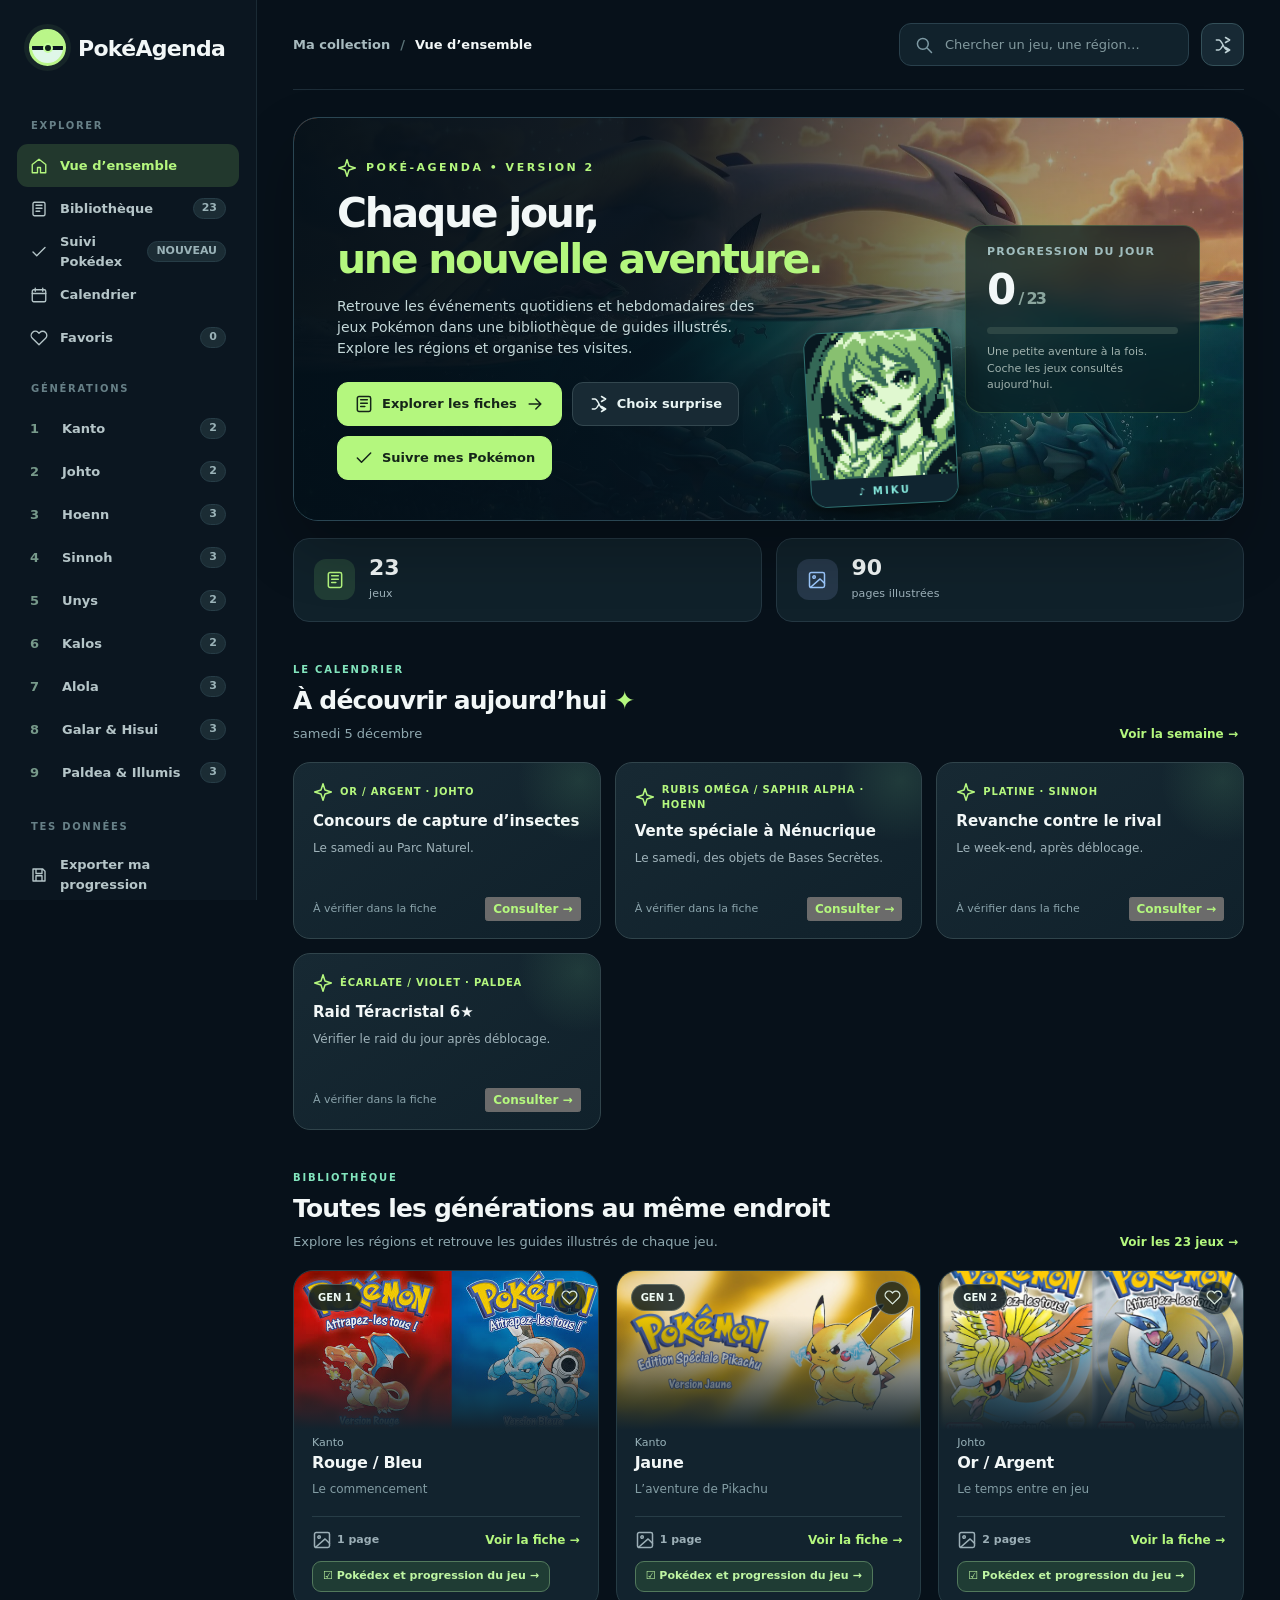
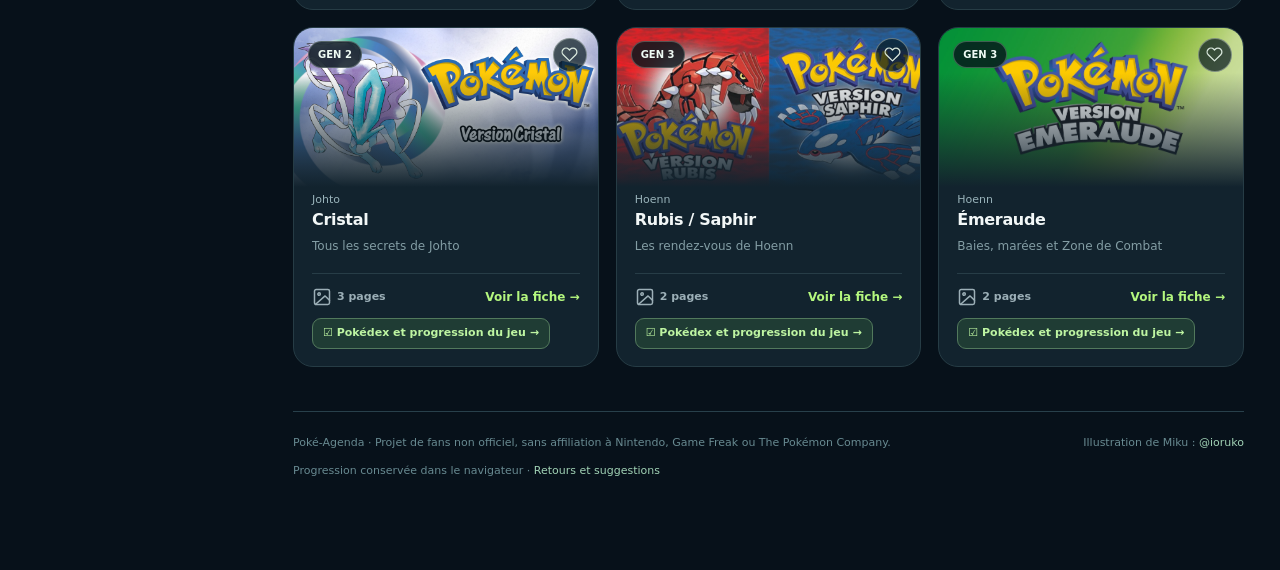
==== index.html @ 6e432a9e "Restauration: index.html depuis la dernière version stable 6d1b2d5" ====
<!doctype html>
<html lang="fr">
<head>
<meta charset="utf-8">
<meta name="viewport" content="width=device-width, initial-scale=1">
<meta name="theme-color" content="#08131b">
<link rel="icon" href="assets/favicon.svg" type="image/svg+xml">
<meta name="description" content="Poké-Agenda : guide illustré des événements quotidiens, hebdomadaires et activités des jeux Pokémon.">
<title>Poké-Agenda</title>
<link rel="stylesheet" href="assets/calendar/calendar.css?v=4.1.0">
</head>
<body>
<!-- Inline symbols ensure the site works without an internet connection. -->
<svg aria-hidden="true" xmlns="http://www.w3.org/2000/svg" style="display:none">
 <symbol id="i-home" viewBox="0 0 24 24"><path d="m3 10 9-7 9 7v11h-7v-7h-4v7H3z"/></symbol>
 <symbol id="i-book" viewBox="0 0 24 24"><rect x="4" y="3" width="16" height="18" rx="2"/><path d="M8 7h8M8 11h8M8 15h5"/></symbol>
 <symbol id="i-cal" viewBox="0 0 24 24"><rect x="3" y="5" width="18" height="16" rx="2"/><path d="M7 3v4M17 3v4M3 10h18"/></symbol>
 <symbol id="i-heart" viewBox="0 0 24 24"><path d="M20.8 4.6a5.5 5.5 0 0 0-7.8 0l-1 1-1-1a5.5 5.5 0 1 0-7.8 7.8L12 21l8.8-8.6a5.5 5.5 0 0 0 0-7.8Z"/></symbol>
 <symbol id="i-search" viewBox="0 0 24 24"><circle cx="10.6" cy="10.6" r="6.5"/><path d="m16 16 5 5"/></symbol>
 <symbol id="i-image" viewBox="0 0 24 24"><rect x="3" y="3" width="18" height="18" rx="2"/><circle cx="8.5" cy="8.5" r="1.5"/><path d="m21 16-5.3-5.3L4 21"/></symbol>
 <symbol id="i-check" viewBox="0 0 24 24"><path d="m4 12 5 5L20 6"/></symbol>
 <symbol id="i-arrow" viewBox="0 0 24 24"><path d="M5 12h14m-6-6 6 6-6 6"/></symbol>
 <symbol id="i-spark" viewBox="0 0 24 24"><path d="m12 2 2.4 7.6L22 12l-7.6 2.4L12 22l-2.4-7.6L2 12l7.6-2.4z"/></symbol>
 <symbol id="i-menu" viewBox="0 0 24 24"><path d="M4 6h16M4 12h16M4 18h16"/></symbol>
 <symbol id="i-x" viewBox="0 0 24 24"><path d="M5 5 19 19M19 5 5 19"/></symbol>
 <symbol id="i-down" viewBox="0 0 24 24"><path d="M12 3v13m-5-5 5 5 5-5M4 20h16"/></symbol>
 <symbol id="i-random" viewBox="0 0 24 24"><path d="M4 6h3c4 0 6 12 10 12h3m-5-3 5 3-5 3M4 18h3c2 0 4-4 5-6m3-3 5-3-5-3"/></symbol>
 <symbol id="i-zoom" viewBox="0 0 24 24"><rect x="4" y="4" width="16" height="16" rx="2"/><path d="M8 8h8m-4-4v8"/></symbol>
 <symbol id="i-save" viewBox="0 0 24 24"><path d="M4 4h13l3 3v13H4zM8 4v6h8V4M8 20v-7h8v7"/></symbol>
 <symbol id="i-clock" viewBox="0 0 24 24"><circle cx="12" cy="12" r="9"/><path d="M12 7v5l4 2"/></symbol>
 <symbol id="i-star" viewBox="0 0 24 24"><path d="m12 2 3.1 6.4 7 1-5 5 1.2 7-6.3-3.3-6.3 3.3 1.2-7-5-5 7-1z"/></symbol>
</svg>
<div class="menu-backdrop" id="menuBackdrop"></div>
<div id="app">
 <aside class="sidebar" id="sidebar">
  <div class="brand"><span class="ball"></span><div>PokéAgenda<div class="brand-sub"></div></div></div>
  <div class="nav-heading">Explorer</div>
  <button class="nav active" data-view="dashboard"><span class="icon"><svg><use href="#i-home"/></svg></span>Vue d’ensemble</button>
  <button class="nav" data-view="library"><span class="icon"><svg><use href="#i-book"/></svg></span>Bibliothèque <span class="nav-badge">23</span></button><a class="nav" href="suivi.html"><span class="icon"><svg><use href="#i-check"/></svg></span>Suivi Pokédex <span class="nav-badge">NOUVEAU</span></a>
  <button class="nav" data-view="calendar"><span class="icon"><svg><use href="#i-cal"/></svg></span>Calendrier</button>
  <button class="nav" data-view="favorites"><span class="icon"><svg><use href="#i-heart"/></svg></span>Favoris <span class="nav-badge" id="favCount">0</span></button>
  <div class="nav-heading">Générations</div>
  <div id="genNav"></div>
  <div class="side-bottom"><div class="site-status"><span class="dot"></span> Accessible en ligne</div><div class="side-small">Coches, favoris et notes restent privés dans ce navigateur. Pense à exporter ta progression.</div></div>
 </aside>
 <main class="main"><div class="inner">
  <header class="topbar">
   <button aria-label="Ouvrir le menu" class="icon-btn mobile-menu" id="openMenu"><span class="icon"><svg><use href="#i-menu"/></svg></span></button>
   <div class="breadcrumb"><span>Ma collection</span><span class="crumb-sep">/</span><span class="crumb-strong" id="breadcrumb">Vue d’ensemble</span></div>
   <div class="top-actions"><label class="search"><span class="icon"><svg><use href="#i-search"/></svg></span><input id="globalSearch" type="search" placeholder="Chercher un jeu, une région…" aria-label="Rechercher un jeu"></label><button class="icon-btn" aria-label="Une fiche au hasard" title="Une fiche au hasard" data-action="random"><span class="icon"><svg><use href="#i-random"/></svg></span></button></div>
  </header>
  <div id="pageContent"></div>
  <footer class="page-footer"><span>Poké-Agenda · Projet de fans non officiel, sans affiliation à Nintendo, Game Freak ou The Pokémon Company.</span><span>Illustration de Miku : <a href="https://x.com/ioruko" target="_blank" rel="noopener noreferrer">@ioruko</a></span><span>Progression conservée dans le navigateur · <a href="https://github.com/NeiloF16/poke-agenda/issues" target="_blank" rel="noopener noreferrer">Retours et suggestions</a></span></footer>
 </div></main>
</div>
<dialog id="reader" aria-label="Lecteur d’affiches"><div class="reader-wrap">
 <div class="reader-head"><div><p id="readerKicker"></p><h2 id="readerTitle"></h2></div><div class="reader-actions"><button class="small-btn" data-action="zoom"><span class="icon" style="width:15px;height:15px"><svg><use href="#i-zoom"/></svg></span> Agrandir</button><a class="small-btn" id="readerDownload" download><span class="icon" style="width:15px;height:15px"><svg><use href="#i-down"/></svg></span> PNG</a><button class="icon-btn" aria-label="Fermer" data-action="close-reader"><span class="icon"><svg><use href="#i-x"/></svg></span></button></div></div>
 <div class="reader-body"><div class="poster-stage"><button class="prevnext left" aria-label="Page précédente" data-action="prev">‹</button><img class="poster-img" id="posterImg" alt="Affiche du Poké-Agenda"><button class="prevnext right" aria-label="Page suivante" data-action="next">›</button></div><aside class="reader-panel"><div class="panel-tag" id="panelTag"></div><p class="panel-description" id="panelDesc"></p><h3 id="pageHeading">Pages de cette fiche</h3><div class="page-list" id="pageList"></div><div class="panel-controls"><button class="small-btn" id="readerChecked" data-action="mark"><span class="icon" style="width:15px;height:15px"><svg><use href="#i-check"/></svg></span> Fait aujourd’hui</button><button class="small-btn" id="readerFavorite" data-action="favorite-reader"><span class="icon" style="width:15px;height:15px"><svg><use href="#i-heart"/></svg></span> Favori</button></div><label class="note-label" for="gameNotes">Mes notes personnelles</label><textarea class="notes" id="gameNotes" placeholder="Ex. : Lokhlass récupéré, revenir vendredi…"></textarea><div class="notes-foot">Notes sauvegardées automatiquement sur ce navigateur.</div></aside></div>
 <div class="modal-footer"><span>← → pour changer de page · Échap pour fermer</span><span id="readerPageCounter"></span></div>
</div></dialog>
<dialog id="zoomDialog" aria-label="Affiche en grand"><button class="icon-btn zoom-close" data-action="close-zoom" aria-label="Fermer le zoom"><span class="icon"><svg><use href="#i-x"/></svg></span></button><div id="zoomTitle"></div><img id="zoomImg" alt="Affiche agrandie"></dialog>
<input type="file" id="importInput" accept="application/json,.json" hidden>
<script src="assets/calendar/games.js?v=4.1.0"></script>
<script src="assets/calendar/app.js?v=4.1.0"></script>
</body>
</html>
---- assets/calendar/calendar.css ----
:root{--bg:#07111a;--bg2:#0b1721;--sidebar:#0b1620;--panel:#12212c;--panel2:#172934;--panel3:#1d3039;--line:#273b45;--ink:#f2f7f7;--muted:#9bafb6;--acid:#b4f77e;--mint:#82e5bd;--aqua:#75cfe5;--gold:#f8ca72;--shadow:0 28px 60px rgba(0,0,0,.24);color-scheme:dark}
*,*::before,*::after{box-sizing:border-box}
html{scroll-behavior:smooth}body{margin:0;font-family:Inter,"Segoe UI",system-ui,-apple-system,Arial,sans-serif;background:var(--bg);color:var(--ink);line-height:1.5}
button,input,textarea{font:inherit}button{cursor:pointer}a{color:inherit}button:focus-visible,input:focus-visible,textarea:focus-visible,a:focus-visible{outline:2px solid var(--acid);outline-offset:4px}
::selection{background:var(--acid);color:var(--bg)}
.icon{width:20px;height:20px;display:inline-flex;align-items:center;justify-content:center;flex:none;vertical-align:middle}
.icon svg{width:100%;height:100%;stroke:currentColor;fill:none;stroke-width:1.8;stroke-linecap:round;stroke-linejoin:round}
#app{display:flex;min-height:100vh}
.sidebar{position:sticky;top:0;height:100vh;width:257px;flex:none;background:var(--sidebar);border-right:1px solid #1a2a34;padding:29px 17px 18px;display:flex;flex-direction:column;z-index:15;overflow:auto;scrollbar-width:thin;scrollbar-color:#2a3a41 transparent}
.brand{display:flex;align-items:center;gap:12px;padding:0 12px 30px;font-weight:860;font-size:22px;letter-spacing:-.7px}.brand-sub{font-size:10px;color:var(--mint);letter-spacing:1.8px;text-transform:uppercase;font-weight:850;margin-top:-2px}
.ball{width:37px;height:37px;display:inline-block;border-radius:50%;border:3px solid #baf689;background:linear-gradient(180deg,#baf689 0 44%,#0b1620 44% 58%,#dff7e8 58%);position:relative;box-shadow:0 0 0 5px #bbff9b10}
.ball:after{content:"";position:absolute;left:11px;top:11px;width:10px;height:10px;background:#10211c;border:2px solid #c4ff9c;border-radius:50%}
.nav-heading{font-size:10px;font-weight:860;text-transform:uppercase;color:#678087;letter-spacing:1.7px;margin:22px 14px 11px}
.nav{border:0;background:transparent;color:#b5c5c8;width:100%;text-align:left;display:flex;align-items:center;gap:12px;min-height:43px;padding:10px 13px;border-radius:11px;font-weight:660;font-size:13px;transition:.17s}
.nav .icon{width:18px;height:18px}.nav:hover{background:#172832;color:#f2faf9}.nav.active{background:#22382d;color:var(--acid)}.nav-badge{margin-left:auto;font-size:11px;font-weight:750;background:#1b2c34;border:1px solid #273d47;padding:1px 8px;border-radius:20px;color:#9bb3b8}
.side-bottom{margin-top:auto;padding:22px 10px 4px}.site-status{display:flex;align-items:center;gap:9px;font-size:12px;color:#9cc4a6}.dot{background:var(--acid);box-shadow:0 0 10px #8bf19670;width:7px;height:7px;border-radius:50%}.side-small{color:#637e84;font-size:11px;margin-top:11px;line-height:1.65}
.main{width:calc(100% - 257px);min-width:0;padding:0 36px 80px}.inner{max-width:1450px;margin:auto}
.topbar{height:90px;display:flex;align-items:center;gap:18px;justify-content:space-between;border-bottom:1px solid #1d2d38;margin-bottom:27px}.breadcrumb{font-size:13px;font-weight:690;color:#a8bbbf}.crumb-sep{color:#5a7277;padding:0 10px}.crumb-strong{color:var(--ink)}
.top-actions{display:flex;align-items:center;gap:12px}.search{position:relative;display:flex;align-items:center;gap:9px;background:#11222c;border:1px solid #29404c;border-radius:12px;padding:0 14px;color:#7e9aa4;height:43px;min-width:290px}.search input{background:transparent;border:0;outline:none;color:#eaf6f4;width:100%;font-size:13px}.search input::placeholder{color:#82999e}
.ghost-btn,.solid-btn,.small-btn{display:inline-flex;align-items:center;justify-content:center;gap:8px;border-radius:11px;border:1px solid #33474f;background:#182a34;color:#e9f5f4;padding:11px 16px;font-weight:720;font-size:13px;transition:.17s;text-decoration:none}.ghost-btn:hover,.small-btn:hover{background:#223c47;border-color:#57746d}.solid-btn{background:var(--acid);color:#152519;border-color:var(--acid)}.solid-btn:hover{background:#d1ffa9}.small-btn{padding:8px 11px;font-size:12px}.icon-btn{display:inline-flex;align-items:center;justify-content:center;border-radius:12px;border:1px solid #345059;background:#172934;color:#bed1d5;width:43px;height:43px}.icon-btn:hover{background:#24404c;color:var(--acid)}.mobile-menu{display:none}
.hero{position:relative;border:1px solid #2a4653;border-radius:25px;min-height:306px;background:#12322c url('../covers/hero.webp') center 52%/cover;overflow:hidden;box-shadow:var(--shadow);display:flex;align-items:center;justify-content:space-between;padding:40px 43px;gap:40px}
.hero:before{content:"";position:absolute;inset:0;background:linear-gradient(90deg,rgba(3,16,25,.97) 1%,rgba(4,17,27,.92) 37%,rgba(5,20,23,.42) 75%,rgba(5,17,20,.20) 100%),linear-gradient(0deg,#08192366,transparent 70%)}.hero>*{position:relative;z-index:1}
.eyebrow{color:var(--acid);font-size:11px;text-transform:uppercase;font-weight:830;letter-spacing:2.5px;display:flex;gap:9px;align-items:center;margin-bottom:13px}.hero h1{font-weight:870;font-size:clamp(33px,3.2vw,51px);line-height:1.12;letter-spacing:-2.3px;margin:0 0 13px}.hero h1 span{color:var(--acid)}.hero p{font-size:14px;color:#c4d8d9;max-width:450px;margin:0 0 23px}.hero-actions{display:flex;gap:10px;flex-wrap:wrap}
.hero-mini{border:1px solid #abf29235;background:#071b20b8;backdrop-filter:blur(12px);border-radius:17px;padding:18px 21px;width:235px;flex:none}.mini-label{font-size:11px;color:#a0bdbe;text-transform:uppercase;letter-spacing:1.2px;font-weight:760}.mini-number{font-size:42px;line-height:1.1;margin:7px 0;font-weight:810;letter-spacing:-1.7px}.mini-number span{font-size:16px;color:#8ba69e}.meter{height:7px;border-radius:8px;background:#2d4644;overflow:hidden;margin:14px 0 10px}.meter>div{height:100%;border-radius:8px;background:linear-gradient(90deg,var(--mint),var(--acid));transition:width .3s}.mini-foot{font-size:11px;color:#a0b2ae}
.metric-row{display:grid;grid-template-columns:repeat(2,minmax(0,1fr));gap:14px;margin-top:17px}.metric{padding:17px 20px;background:#10212a;border:1px solid #243742;border-radius:16px;display:flex;align-items:center;gap:14px}.metric-symbol{height:41px;width:41px;display:grid;place-items:center;background:#213d35;color:var(--acid);border-radius:12px}.metric:nth-child(2) .metric-symbol{background:#26384a;color:#9dc9ff}.metric:nth-child(3) .metric-symbol{background:#42392e;color:var(--gold)}.metric strong{display:block;font-size:22px;font-weight:810;line-height:1.1}.metric small{color:#9eb2bb;font-size:11px;letter-spacing:.1px}
.section{margin-top:40px}.section-head{display:flex;align-items:flex-end;justify-content:space-between;gap:20px;margin-bottom:18px}.section-kicker{color:var(--mint);letter-spacing:1.8px;font-size:10px;text-transform:uppercase;font-weight:850;margin-bottom:5px}.section h2{margin:0;font-size:25px;font-weight:830;letter-spacing:-.85px}.section-sub{color:#90a9b0;font-size:13px;margin:5px 0 0}.link-button{border:0;background:transparent;color:var(--acid);font-size:12px;font-weight:730}.link-button:hover{text-decoration:underline}
.today-grid{display:grid;grid-template-columns:repeat(3,minmax(0,1fr));gap:14px}.event-card{border:1px solid #30444b;border-radius:17px;background:linear-gradient(145deg,#172933,#10212b);padding:19px 19px 17px;display:flex;flex-direction:column;gap:8px;min-height:177px;transition:.2s;position:relative;overflow:hidden}.event-card:before{content:"";position:absolute;right:-42px;top:-45px;width:125px;height:125px;background:radial-gradient(circle,#8cef9d1c,transparent 70%);pointer-events:none}.event-card:hover{transform:translateY(-2px);border-color:#69a58a}.event-tag{font-size:10px;letter-spacing:.8px;text-transform:uppercase;font-weight:810;color:var(--acid);display:flex;gap:7px;align-items:center}.event-card h3{font-size:15px;margin:1px 0 0;line-height:1.35}.event-card p{color:#9fb3ba;font-size:12px;margin:0;flex:1}.event-foot{display:flex;align-items:center;justify-content:space-between;gap:6px;color:#8aa3ab;font-size:11px}.event-link{color:var(--acid);font-size:12px;font-weight:730;cursor:pointer;text-decoration:none}
.filterbar{display:flex;align-items:center;gap:8px;flex-wrap:wrap;margin-bottom:18px}.chip{border:1px solid #334650;background:#172833;color:#a9bbc0;font-size:12px;padding:8px 13px;border-radius:30px;font-weight:680}.chip:hover{border-color:#658a76;color:#fff}.chip.selected{background:#b7fa80;color:#183024;border-color:#b7fa80}.filter-end{margin-left:auto;color:#8da4aa;font-size:12px}
.games-grid{display:grid;grid-template-columns:repeat(3,minmax(0,1fr));gap:17px}.game-card{position:relative;min-width:0;border-radius:20px;border:1px solid #263c45;background:#12232e;overflow:hidden;transition:transform .2s,border-color .2s,box-shadow .2s}.game-card:hover{transform:translateY(-4px);border-color:#7fae8b;box-shadow:0 19px 36px #0005}.game-cover{height:159px;position:relative;overflow:hidden;cursor:pointer;background:#203136}.game-cover img{width:100%;height:100%;object-fit:cover;display:block;transition:transform .35s}.game-card:hover img{transform:scale(1.045)}.game-cover:after{content:"";position:absolute;inset:10% 0 0;background:linear-gradient(0deg,#12232e 0%,#10222b00 80%);pointer-events:none}
.gen-pill{position:absolute;top:13px;left:14px;background:#06141bcc;border:1px solid #d9ebdd44;border-radius:24px;padding:5px 9px;color:#eefaf4;font-size:10px;font-weight:800;backdrop-filter:blur(6px);z-index:1}.fav{position:absolute;top:10px;right:11px;z-index:2;border-radius:50%;width:34px;height:34px;border:1px solid #f5fff45c;background:#071920b8;color:#dae9de;display:grid;place-items:center;transition:.15s}.fav:hover{color:var(--gold)}.fav.active{color:#facf72;background:#413622dd}.fav .icon{width:17px;height:17px}.fav.active svg{fill:currentColor}
.game-body{padding:4px 18px 17px}.game-region{font-size:11px;color:#99b3ba;margin-top:1px}.game-body h3{font-size:16px;letter-spacing:-.32px;margin:2px 0 5px;font-weight:800;line-height:1.27;min-height:22px;cursor:pointer}.game-sub{font-size:12px;color:#839da4;white-space:nowrap;overflow:hidden;text-overflow:ellipsis}.game-bottom{margin-top:18px;padding-top:13px;border-top:1px solid #273d47;display:flex;align-items:center;justify-content:space-between;gap:9px}.page-count{font-size:11px;color:#9cafb7;font-weight:700;display:flex;align-items:center;gap:5px}.go-card{font-size:12px;color:var(--acid);font-weight:780;border:0;background:transparent;padding:0}.go-card:hover{text-decoration:underline}.go-tracker{display:inline-flex;align-items:center;gap:6px;margin-top:11px;padding:6px 10px;color:#bef5a2;background:#1f3c34;border:1px solid #52795c;border-radius:9px;font-size:11px;font-weight:780;text-decoration:none}.go-tracker:hover{background:#2f5744}.sidebar a.nav{text-decoration:none}.status-chip{font-size:10px;color:#99ceaa;margin-top:8px;display:inline-flex;gap:5px;align-items:center}.status-chip .icon{width:13px;height:13px}
.empty{border:1px dashed #3e5861;border-radius:20px;text-align:center;padding:65px 20px;background:#12222b;color:#a7bdc2}.empty h3{color:var(--ink);margin-bottom:5px}.empty p{font-size:13px}
.week-switch{display:flex;gap:9px;overflow-x:auto;padding:0 0 13px}.week-day{border-radius:14px;border:1px solid #304853;background:#132630;color:#b3c9cc;text-align:left;padding:13px 16px;min-width:120px;display:flex;flex-direction:column;gap:4px}.week-day span{font-size:11px}.week-day strong{font-size:15px}.week-day.active{border-color:var(--acid);color:#163127;background:var(--acid)}.week-day.today:not(.active){border-color:#83b495}.week-content{display:grid;grid-template-columns:repeat(2,minmax(0,1fr));gap:14px;margin-top:12px}.week-content .event-card{min-height:166px}
.page-footer{margin:44px 0 10px;padding-top:23px;border-top:1px solid #28404b;display:flex;align-items:center;justify-content:space-between;gap:12px;flex-wrap:wrap;color:#688a91;font-size:11px}.page-footer a{color:#a1d2b5;text-decoration:none}.page-footer a:hover{text-decoration:underline}
/* Modal */
dialog{padding:0;border:1px solid #47606a;border-radius:21px;background:#0e1b24;color:var(--ink);width:min(1270px,97vw);height:min(900px,95vh);max-height:95vh;box-shadow:0 40px 100px #000b;overflow:hidden}dialog::backdrop{background:rgba(3,9,16,.85);backdrop-filter:blur(7px)}
.reader-wrap{height:100%;display:flex;flex-direction:column}.reader-head{padding:16px 19px 15px;display:flex;align-items:center;justify-content:space-between;gap:12px;border-bottom:1px solid #293d48;min-height:80px}.reader-head p{color:#91a8ac;font-size:11px;margin:0 0 3px;font-weight:750;letter-spacing:1px;text-transform:uppercase}.reader-head h2{font-size:19px;letter-spacing:-.4px;margin:0}.reader-actions{display:flex;align-items:center;gap:7px}.reader-body{display:grid;grid-template-columns:minmax(0,1.2fr) minmax(275px,.67fr);flex:1;min-height:0}.poster-stage{min-height:0;background:radial-gradient(ellipse at 50% 45%,#293f47,#0c1720 70%);display:flex;align-items:center;justify-content:center;position:relative;padding:23px}.poster-img{max-height:100%;max-width:100%;object-fit:contain;box-shadow:0 15px 45px #0009;border-radius:6px;background:white}.prevnext{position:absolute;top:50%;transform:translateY(-50%);width:39px;height:50px;border:1px solid #496268;background:#06151dcc;color:white;border-radius:10px;z-index:1;font-size:25px}.prevnext:hover{background:#355144}.prevnext.left{left:14px}.prevnext.right{right:14px}.reader-panel{border-left:1px solid #2a424b;overflow-y:auto;padding:24px 21px 25px}.panel-tag{font-size:11px;letter-spacing:1.4px;text-transform:uppercase;color:var(--mint);font-weight:850}.panel-description{color:#a6bcc2;font-size:13px;margin:7px 0 18px}.reader-panel h3{font-size:13px;letter-spacing:.3px;margin:15px 0 10px}.page-list{display:flex;flex-direction:column;gap:8px}.page-option{display:flex;align-items:center;gap:10px;width:100%;text-align:left;border:1px solid #2b434d;border-radius:11px;background:#152932;color:#bdcfd3;padding:10px 12px;font-size:12px}.page-option:hover{background:#213941;color:#fff}.page-option.selected{background:#274333;color:#d1ffb0;border-color:#70936d}.page-num{height:27px;min-width:27px;border-radius:8px;background:#233943;display:grid;place-items:center;font-weight:800}.page-option.selected .page-num{background:#51744b;color:#ebffe2}.panel-controls{display:flex;gap:9px;margin:16px 0 21px;flex-wrap:wrap}.check-btn.done{background:#1f513c;color:#c1ffd7;border-color:#4c9b66}.note-label{display:block;color:#c0d8d9;font-size:13px;font-weight:750;margin:18px 0 8px}.notes{resize:vertical;width:100%;min-height:100px;background:#091a24;border:1px solid #35515c;color:#f2fcfc;border-radius:12px;padding:12px;font-size:12px;line-height:1.55}.notes::placeholder{color:#628087}.notes-foot{font-size:11px;color:#72909a;margin-top:7px}.modal-footer{border-top:1px solid #253a45;padding:9px 21px;color:#758d98;font-size:11px;display:flex;justify-content:space-between;gap:8px}
#zoomDialog{background:#071018;border:0;width:96vw;height:96vh;max-width:96vw;max-height:96vh;border-radius:8px;overflow:auto}#zoomDialog .zoom-close{position:fixed;right:calc(2vw + 16px);top:calc(2vh + 14px);z-index:10}#zoomImg{display:block;width:auto;max-width:none;height:auto;margin:20px auto;box-shadow:0 20px 80px #000b}#zoomTitle{text-align:center;color:#a4c3c8;font-size:12px;margin:14px 60px 0}
.menu-backdrop{display:none}
@media(min-width:1600px){.games-grid{grid-template-columns:repeat(4,minmax(0,1fr))}.today-grid{grid-template-columns:repeat(4,minmax(0,1fr))}}
@media(max-width:1150px){.main{padding:0 23px 60px}.games-grid{grid-template-columns:repeat(2,minmax(0,1fr))}.today-grid{grid-template-columns:repeat(2,minmax(0,1fr))}.hero-mini{display:none}}
@media(max-width:800px){.sidebar{position:fixed;left:0;transform:translateX(-105%);transition:transform .2s;box-shadow:0 20px 45px #0009}.sidebar.open{transform:translateX(0)}.menu-backdrop.visible{display:block;position:fixed;inset:0;background:#0009;z-index:14}.main{width:100%;padding:0 19px 50px}.mobile-menu{display:inline-flex}.topbar{height:72px;margin-bottom:17px}.search{min-width:unset;width:min(230px,38vw)}.hero{padding:31px 25px;min-height:287px}.metric-row{gap:8px}.metric{padding:14px 12px}.reader-body{grid-template-columns:1fr 300px}.poster-stage{padding:14px}.page-footer{flex-direction:column;align-items:start}}
@media(max-width:620px){.topbar .breadcrumb{display:none}.top-actions{width:100%;justify-content:flex-end}.top-actions .search{width:100%;min-width:0}.top-actions .icon-btn:last-child{display:none}.hero{min-height:330px;align-items:end;background-position:60% center}.hero h1{font-size:34px;letter-spacing:-1.6px}.hero p{font-size:12px}.hero-actions .ghost-btn{display:none}.metric-row{grid-template-columns:repeat(2,minmax(0,1fr))}.metric{display:block;text-align:center;padding:12px 6px}.metric-symbol{margin:0 auto 8px;width:32px;height:32px}.metric strong{font-size:18px}.metric small{font-size:10px}.today-grid,.games-grid,.week-content{grid-template-columns:1fr}.game-cover{height:200px}.section{margin-top:28px}.section h2{font-size:22px}.filterbar{flex-wrap:nowrap;overflow:auto;padding-bottom:9px}.chip{white-space:nowrap}.filter-end{display:none}.reader-head{padding:12px 13px;min-height:68px}.reader-head h2{font-size:15px}.reader-head .reader-actions .small-btn:first-child{display:none}.reader-body{display:flex;flex-direction:column;overflow:auto}.poster-stage{height:410px;min-height:410px}.poster-img{max-height:385px}.reader-panel{border-left:0;border-top:1px solid #293e47;overflow:visible}.reader-panel h3{margin-top:8px}.modal-footer{display:none}dialog{height:95vh;width:99vw;max-height:95vh}.prevnext{height:44px;width:34px}.page-list{display:grid;grid-template-columns:1fr 1fr}.page-option{font-size:11px}.reader-head p{font-size:9px}}
@media(prefers-reduced-motion:reduce){*,*::before,*::after{scroll-behavior:auto!important;transition:none!important}}
.hero-miku{position:absolute;z-index:2;right:288px;bottom:15px;width:148px;border:1px solid #62e8d66b;border-radius:17px;background:#091a26;box-shadow:0 12px 30px #0009;overflow:hidden;pointer-events:none;transform:rotate(-3deg);opacity:0;visibility:hidden;transition:opacity .3s ease}.hero-miku.ready{opacity:1;visibility:visible}.hero-miku img{display:block;width:100%;height:146px;object-fit:cover}.hero-miku span{display:block;background:#102530;color:#86eadd;text-align:center;padding:6px 0;font-weight:850;font-size:10px;letter-spacing:2.2px}@media(max-width:1150px){.hero-miku{right:16px;bottom:14px;width:120px}.hero-miku img{height:120px}}@media(max-width:620px){.hero-miku{top:11px;right:11px;bottom:auto;width:74px;opacity:.84}.hero-miku img{height:74px}.hero-miku span{font-size:7px;letter-spacing:1px;padding:3px 0}}
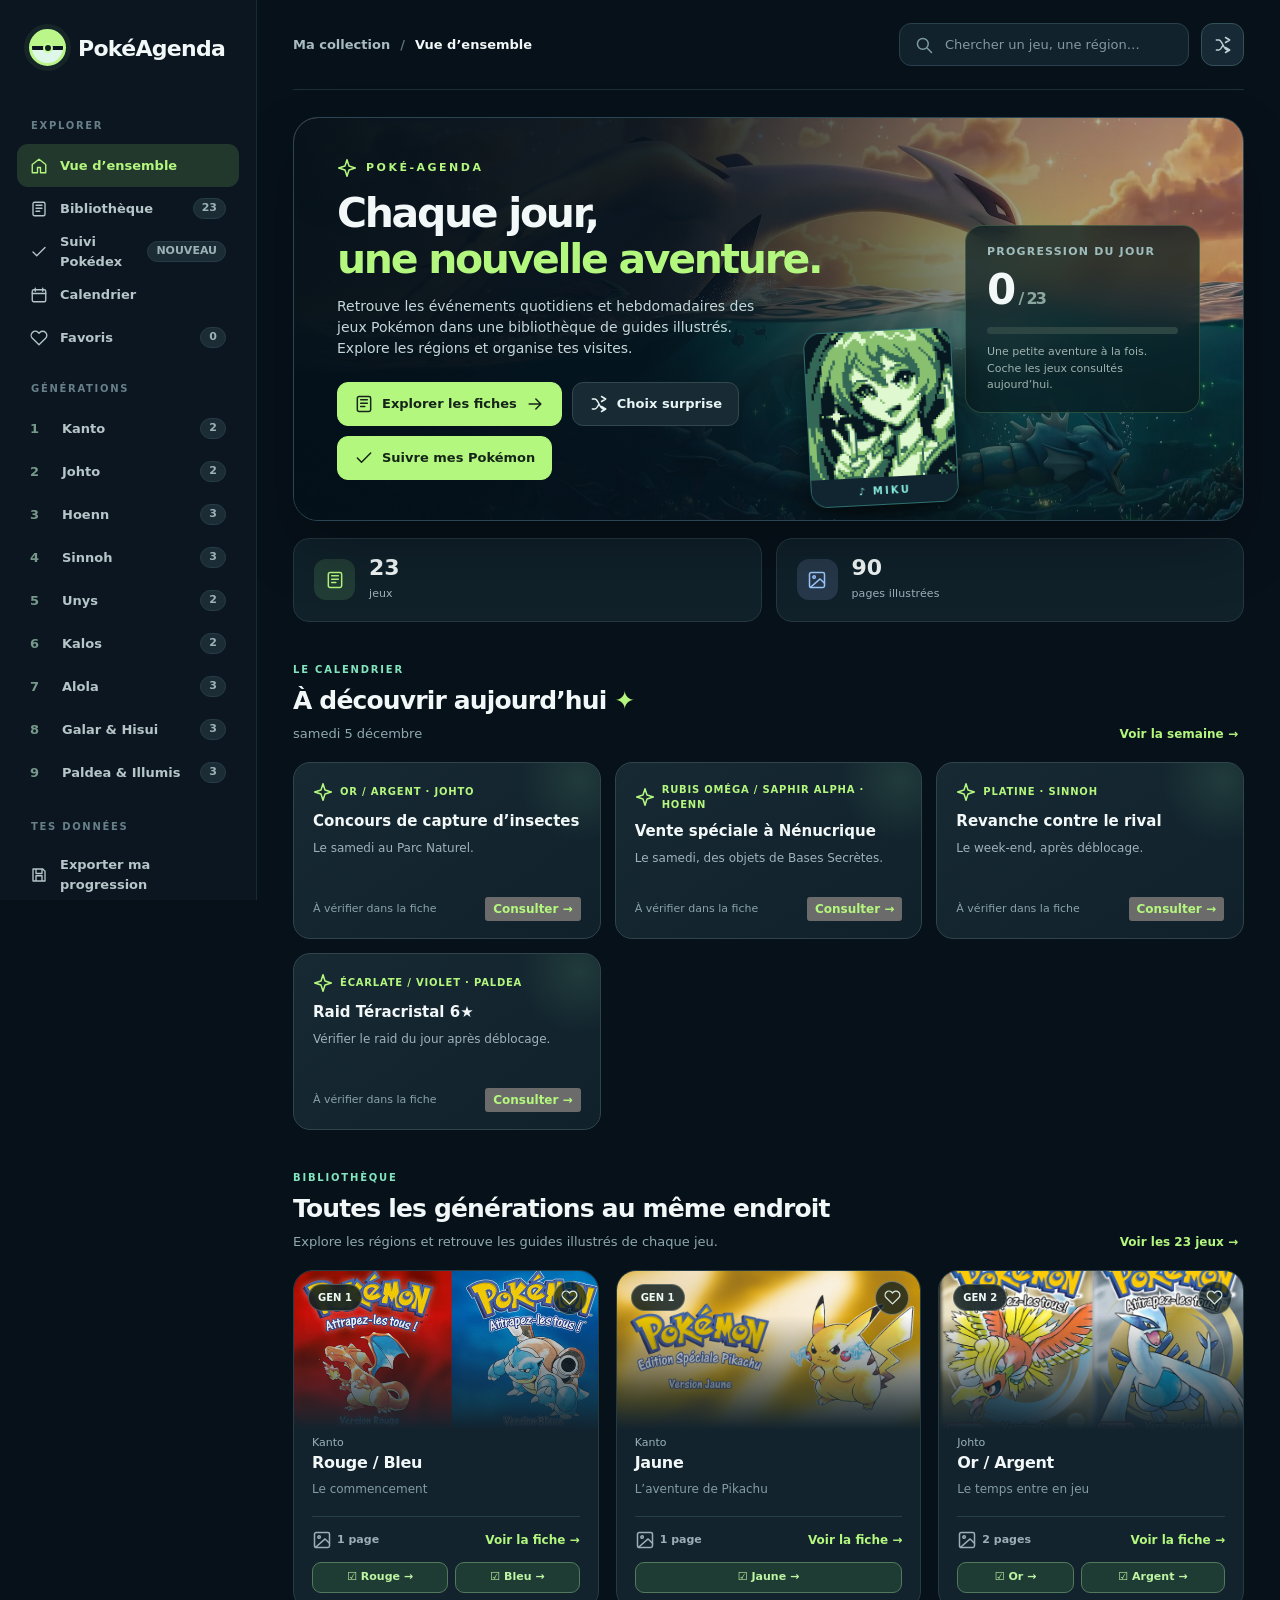
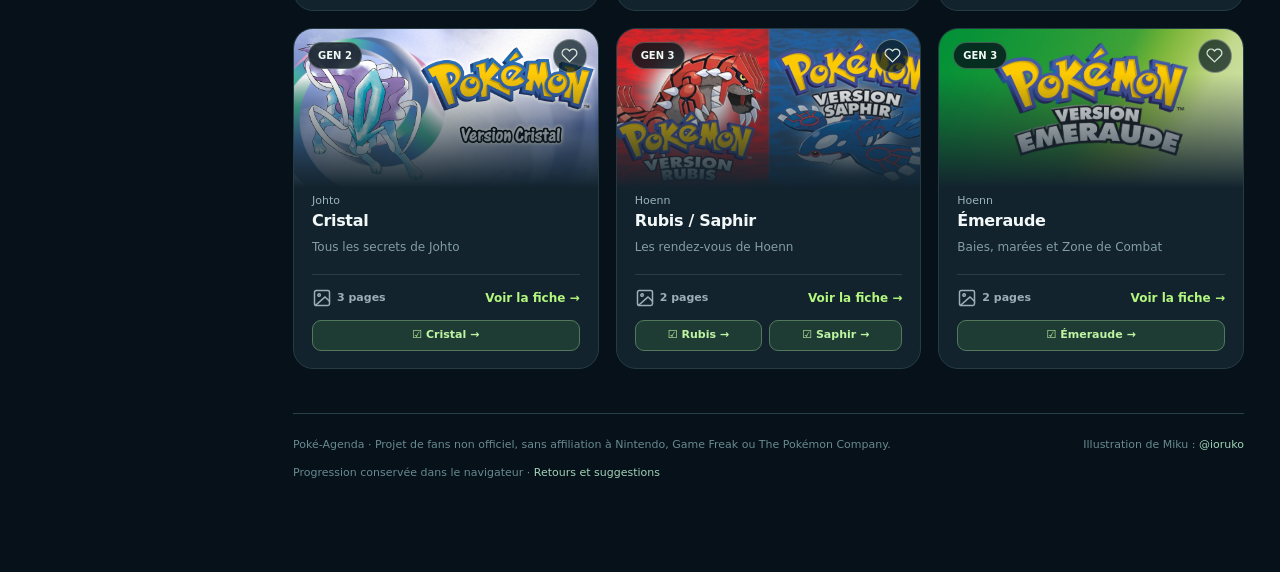
==== commit a1e5ac4e: "Charger les versions séparées et les bannières centrées sans cache périmé" ====
--- a/index.html
+++ b/index.html
@@ -7,7 +7,7 @@
 <link rel="icon" href="assets/favicon.svg" type="image/svg+xml">
 <meta name="description" content="Poké-Agenda : guide illustré des événements quotidiens, hebdomadaires et activités des jeux Pokémon.">
 <title>Poké-Agenda</title>
-<link rel="stylesheet" href="assets/calendar/calendar.css?v=4.1.0">
+<link rel="stylesheet" href="assets/calendar/calendar.css?v=4.2.0">
 </head>
 <body>
 <!-- Inline symbols ensure the site works without an internet connection. -->
@@ -61,6 +61,7 @@
 <dialog id="zoomDialog" aria-label="Affiche en grand"><button class="icon-btn zoom-close" data-action="close-zoom" aria-label="Fermer le zoom"><span class="icon"><svg><use href="#i-x"/></svg></span></button><div id="zoomTitle"></div><img id="zoomImg" alt="Affiche agrandie"></dialog>
 <input type="file" id="importInput" accept="application/json,.json" hidden>
 <script src="assets/calendar/games.js?v=4.1.0"></script>
-<script src="assets/calendar/app.js?v=4.1.0"></script>
+<script src="assets/tracker/game-rules.js?v=4.1.0"></script>
+<script src="assets/calendar/app.js?v=4.2.0"></script>
 </body>
 </html>
--- a/assets/calendar/calendar.css
+++ b/assets/calendar/calendar.css
@@ -44,3 +44,9 @@
 @media(max-width:620px){.topbar .breadcrumb{display:none}.top-actions{width:100%;justify-content:flex-end}.top-actions .search{width:100%;min-width:0}.top-actions .icon-btn:last-child{display:none}.hero{min-height:330px;align-items:end;background-position:60% center}.hero h1{font-size:34px;letter-spacing:-1.6px}.hero p{font-size:12px}.hero-actions .ghost-btn{display:none}.metric-row{grid-template-columns:repeat(2,minmax(0,1fr))}.metric{display:block;text-align:center;padding:12px 6px}.metric-symbol{margin:0 auto 8px;width:32px;height:32px}.metric strong{font-size:18px}.metric small{font-size:10px}.today-grid,.games-grid,.week-content{grid-template-columns:1fr}.game-cover{height:200px}.section{margin-top:28px}.section h2{font-size:22px}.filterbar{flex-wrap:nowrap;overflow:auto;padding-bottom:9px}.chip{white-space:nowrap}.filter-end{display:none}.reader-head{padding:12px 13px;min-height:68px}.reader-head h2{font-size:15px}.reader-head .reader-actions .small-btn:first-child{display:none}.reader-body{display:flex;flex-direction:column;overflow:auto}.poster-stage{height:410px;min-height:410px}.poster-img{max-height:385px}.reader-panel{border-left:0;border-top:1px solid #293e47;overflow:visible}.reader-panel h3{margin-top:8px}.modal-footer{display:none}dialog{height:95vh;width:99vw;max-height:95vh}.prevnext{height:44px;width:34px}.page-list{display:grid;grid-template-columns:1fr 1fr}.page-option{font-size:11px}.reader-head p{font-size:9px}}
 @media(prefers-reduced-motion:reduce){*,*::before,*::after{scroll-behavior:auto!important;transition:none!important}}
 .hero-miku{position:absolute;z-index:2;right:288px;bottom:15px;width:148px;border:1px solid #62e8d66b;border-radius:17px;background:#091a26;box-shadow:0 12px 30px #0009;overflow:hidden;pointer-events:none;transform:rotate(-3deg);opacity:0;visibility:hidden;transition:opacity .3s ease}.hero-miku.ready{opacity:1;visibility:visible}.hero-miku img{display:block;width:100%;height:146px;object-fit:cover}.hero-miku span{display:block;background:#102530;color:#86eadd;text-align:center;padding:6px 0;font-weight:850;font-size:10px;letter-spacing:2.2px}@media(max-width:1150px){.hero-miku{right:16px;bottom:14px;width:120px}.hero-miku img{height:120px}}@media(max-width:620px){.hero-miku{top:11px;right:11px;bottom:auto;width:74px;opacity:.84}.hero-miku img{height:74px}.hero-miku span{font-size:7px;letter-spacing:1px;padding:3px 0}}
+
+/* Centrage uniforme des illustrations (accueil + bibliothèque). */
+.game-cover img{object-position:center center}
+.hero{background-position:center center}
+.tracker-version-links{display:flex;flex-wrap:wrap;gap:7px;margin-top:12px}
+.tracker-version-links .go-tracker{display:inline-flex;flex:1 1 auto;min-width:max-content;margin:0;text-align:center;justify-content:center}
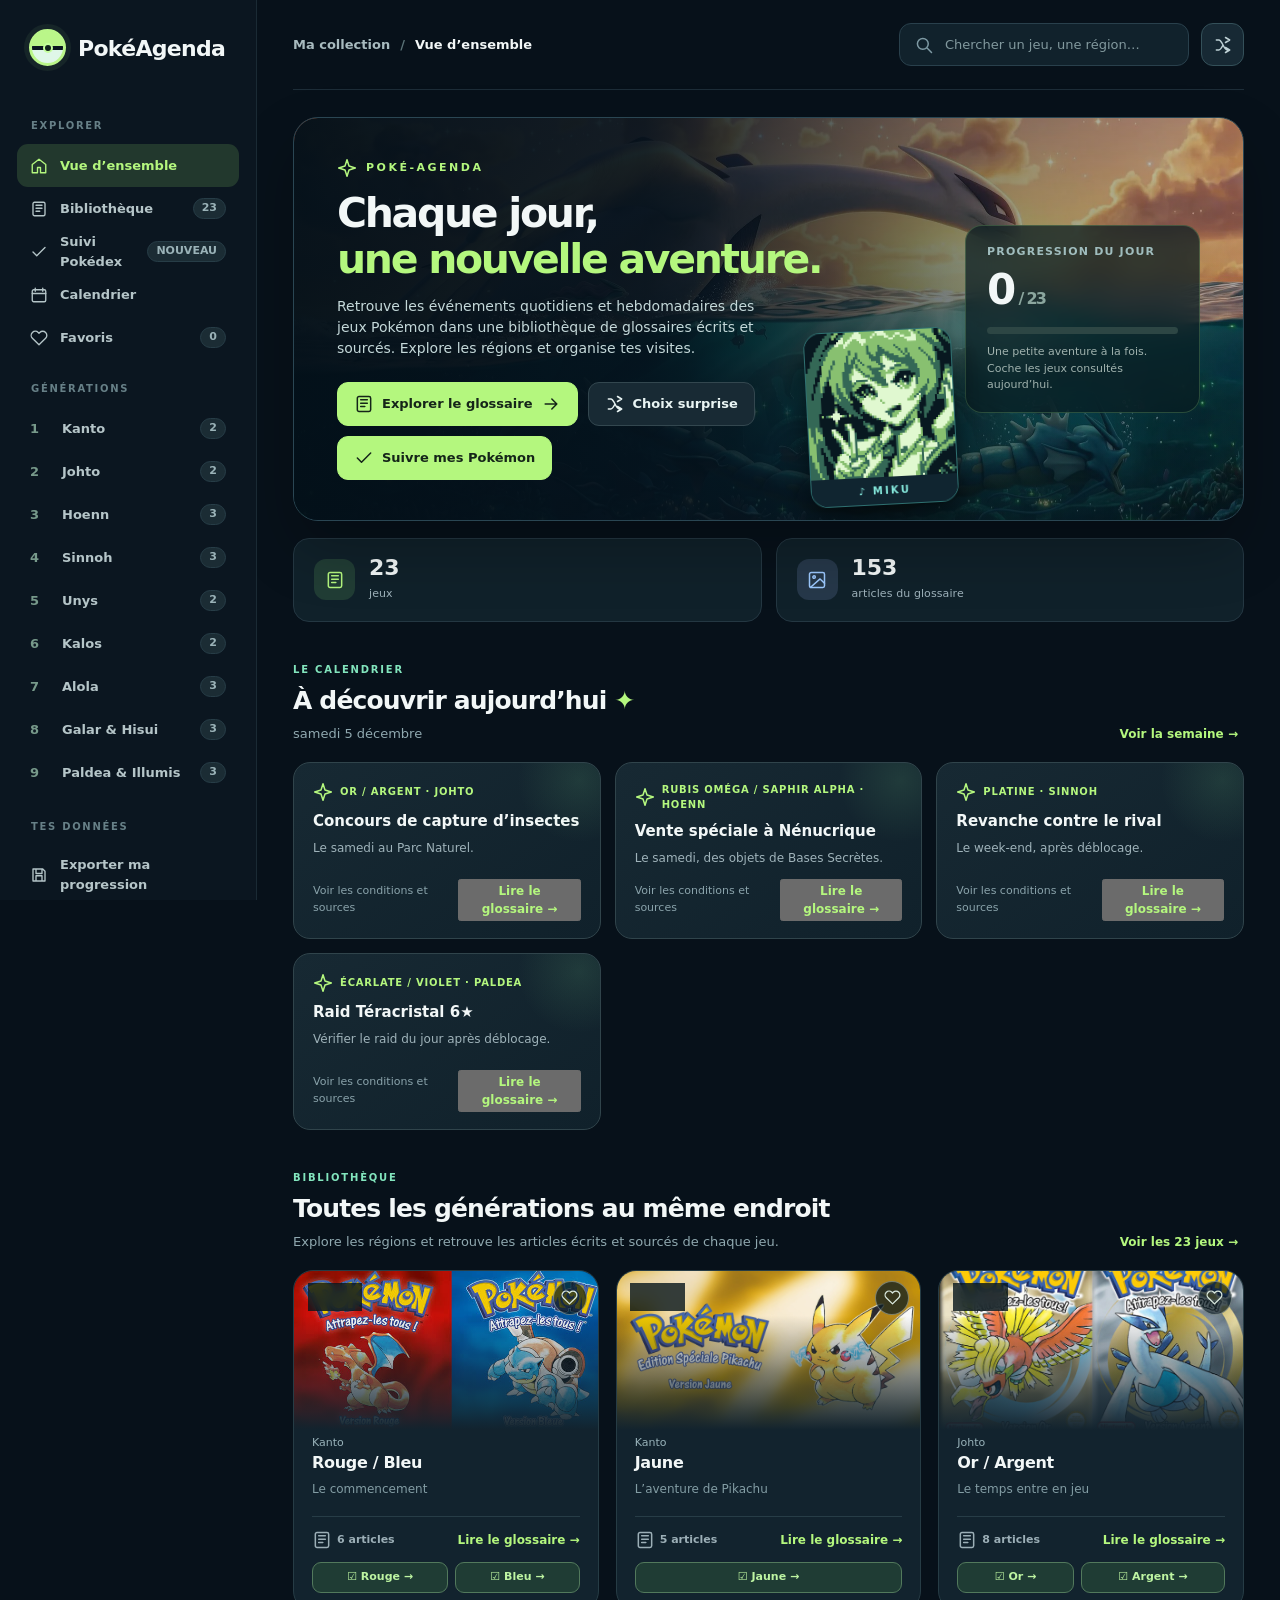
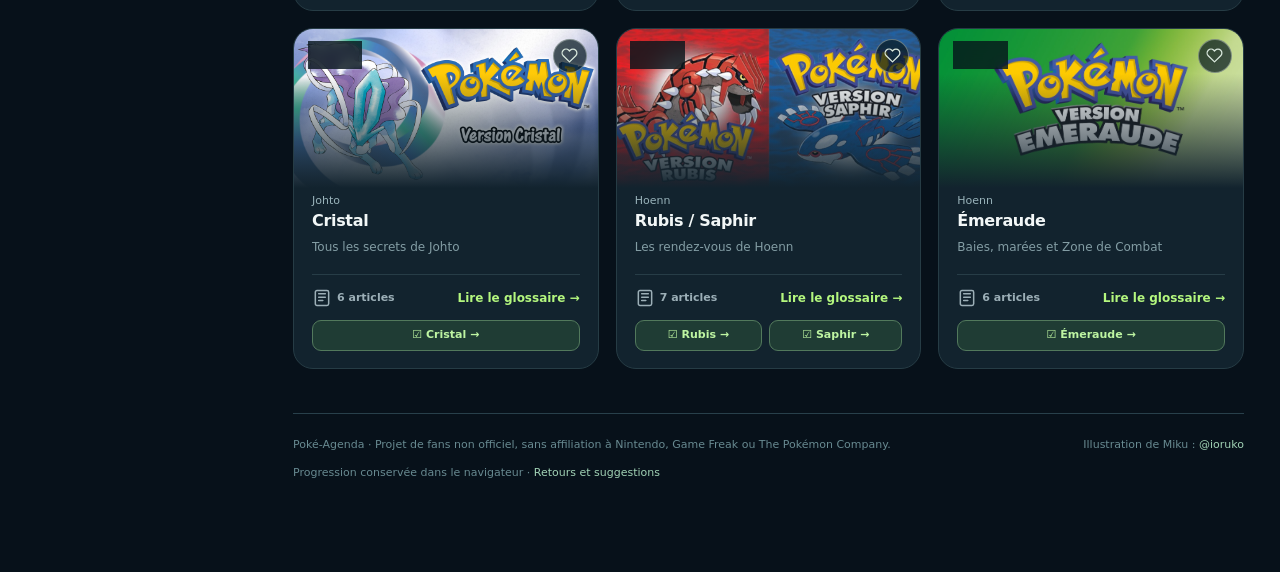
==== commit 212477e0: "Retirer le lecteur PNG et charger le glossaire écrit depuis l'accueil" ====
--- a/index.html
+++ b/index.html
@@ -5,9 +5,9 @@
 <meta name="viewport" content="width=device-width, initial-scale=1">
 <meta name="theme-color" content="#08131b">
 <link rel="icon" href="assets/favicon.svg" type="image/svg+xml">
-<meta name="description" content="Poké-Agenda : guide illustré des événements quotidiens, hebdomadaires et activités des jeux Pokémon.">
+<meta name="description" content="Poké Agenda : glossaire écrit des activités régulières, échanges, distributions et événements historiques de chaque jeu Pokémon.">
 <title>Poké-Agenda</title>
-<link rel="stylesheet" href="assets/calendar/calendar.css?v=4.2.0">
+<link rel="stylesheet" href="assets/calendar/calendar.css?v=glossaire-1">
 </head>
 <body>
 <!-- Inline symbols ensure the site works without an internet connection. -->
@@ -53,15 +53,10 @@
   <footer class="page-footer"><span>Poké-Agenda · Projet de fans non officiel, sans affiliation à Nintendo, Game Freak ou The Pokémon Company.</span><span>Illustration de Miku : <a href="https://x.com/ioruko" target="_blank" rel="noopener noreferrer">@ioruko</a></span><span>Progression conservée dans le navigateur · <a href="https://github.com/NeiloF16/poke-agenda/issues" target="_blank" rel="noopener noreferrer">Retours et suggestions</a></span></footer>
  </div></main>
 </div>
-<dialog id="reader" aria-label="Lecteur d’affiches"><div class="reader-wrap">
- <div class="reader-head"><div><p id="readerKicker"></p><h2 id="readerTitle"></h2></div><div class="reader-actions"><button class="small-btn" data-action="zoom"><span class="icon" style="width:15px;height:15px"><svg><use href="#i-zoom"/></svg></span> Agrandir</button><a class="small-btn" id="readerDownload" download><span class="icon" style="width:15px;height:15px"><svg><use href="#i-down"/></svg></span> PNG</a><button class="icon-btn" aria-label="Fermer" data-action="close-reader"><span class="icon"><svg><use href="#i-x"/></svg></span></button></div></div>
- <div class="reader-body"><div class="poster-stage"><button class="prevnext left" aria-label="Page précédente" data-action="prev">‹</button><img class="poster-img" id="posterImg" alt="Affiche du Poké-Agenda"><button class="prevnext right" aria-label="Page suivante" data-action="next">›</button></div><aside class="reader-panel"><div class="panel-tag" id="panelTag"></div><p class="panel-description" id="panelDesc"></p><h3 id="pageHeading">Pages de cette fiche</h3><div class="page-list" id="pageList"></div><div class="panel-controls"><button class="small-btn" id="readerChecked" data-action="mark"><span class="icon" style="width:15px;height:15px"><svg><use href="#i-check"/></svg></span> Fait aujourd’hui</button><button class="small-btn" id="readerFavorite" data-action="favorite-reader"><span class="icon" style="width:15px;height:15px"><svg><use href="#i-heart"/></svg></span> Favori</button></div><label class="note-label" for="gameNotes">Mes notes personnelles</label><textarea class="notes" id="gameNotes" placeholder="Ex. : Lokhlass récupéré, revenir vendredi…"></textarea><div class="notes-foot">Notes sauvegardées automatiquement sur ce navigateur.</div></aside></div>
- <div class="modal-footer"><span>← → pour changer de page · Échap pour fermer</span><span id="readerPageCounter"></span></div>
-</div></dialog>
-<dialog id="zoomDialog" aria-label="Affiche en grand"><button class="icon-btn zoom-close" data-action="close-zoom" aria-label="Fermer le zoom"><span class="icon"><svg><use href="#i-x"/></svg></span></button><div id="zoomTitle"></div><img id="zoomImg" alt="Affiche agrandie"></dialog>
 <input type="file" id="importInput" accept="application/json,.json" hidden>
 <script src="assets/calendar/games.js?v=4.1.0"></script>
 <script src="assets/tracker/game-rules.js?v=4.1.0"></script>
-<script src="assets/calendar/app.js?v=4.2.0"></script>
+<script src="assets/glossary/data.js?v=1"></script>
+<script src="assets/calendar/app.js?v=glossaire-1"></script>
 </body>
 </html>
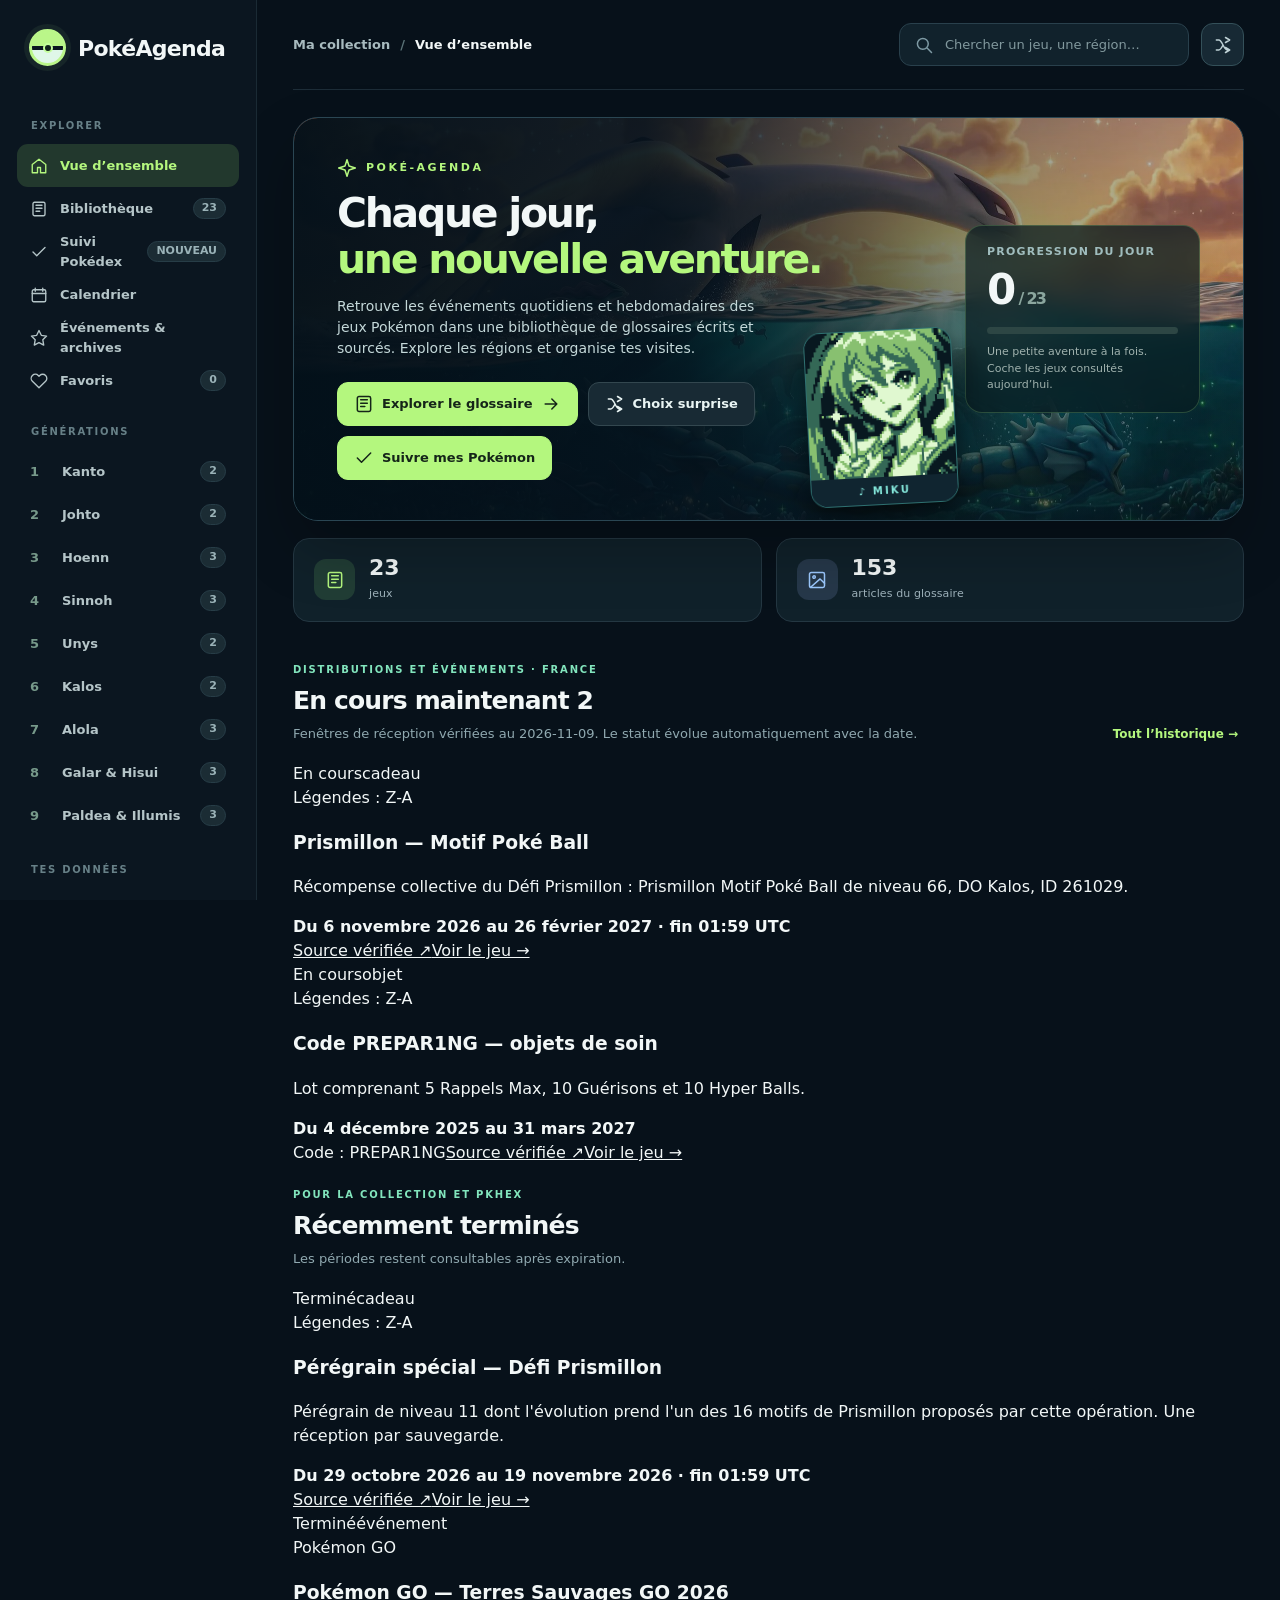
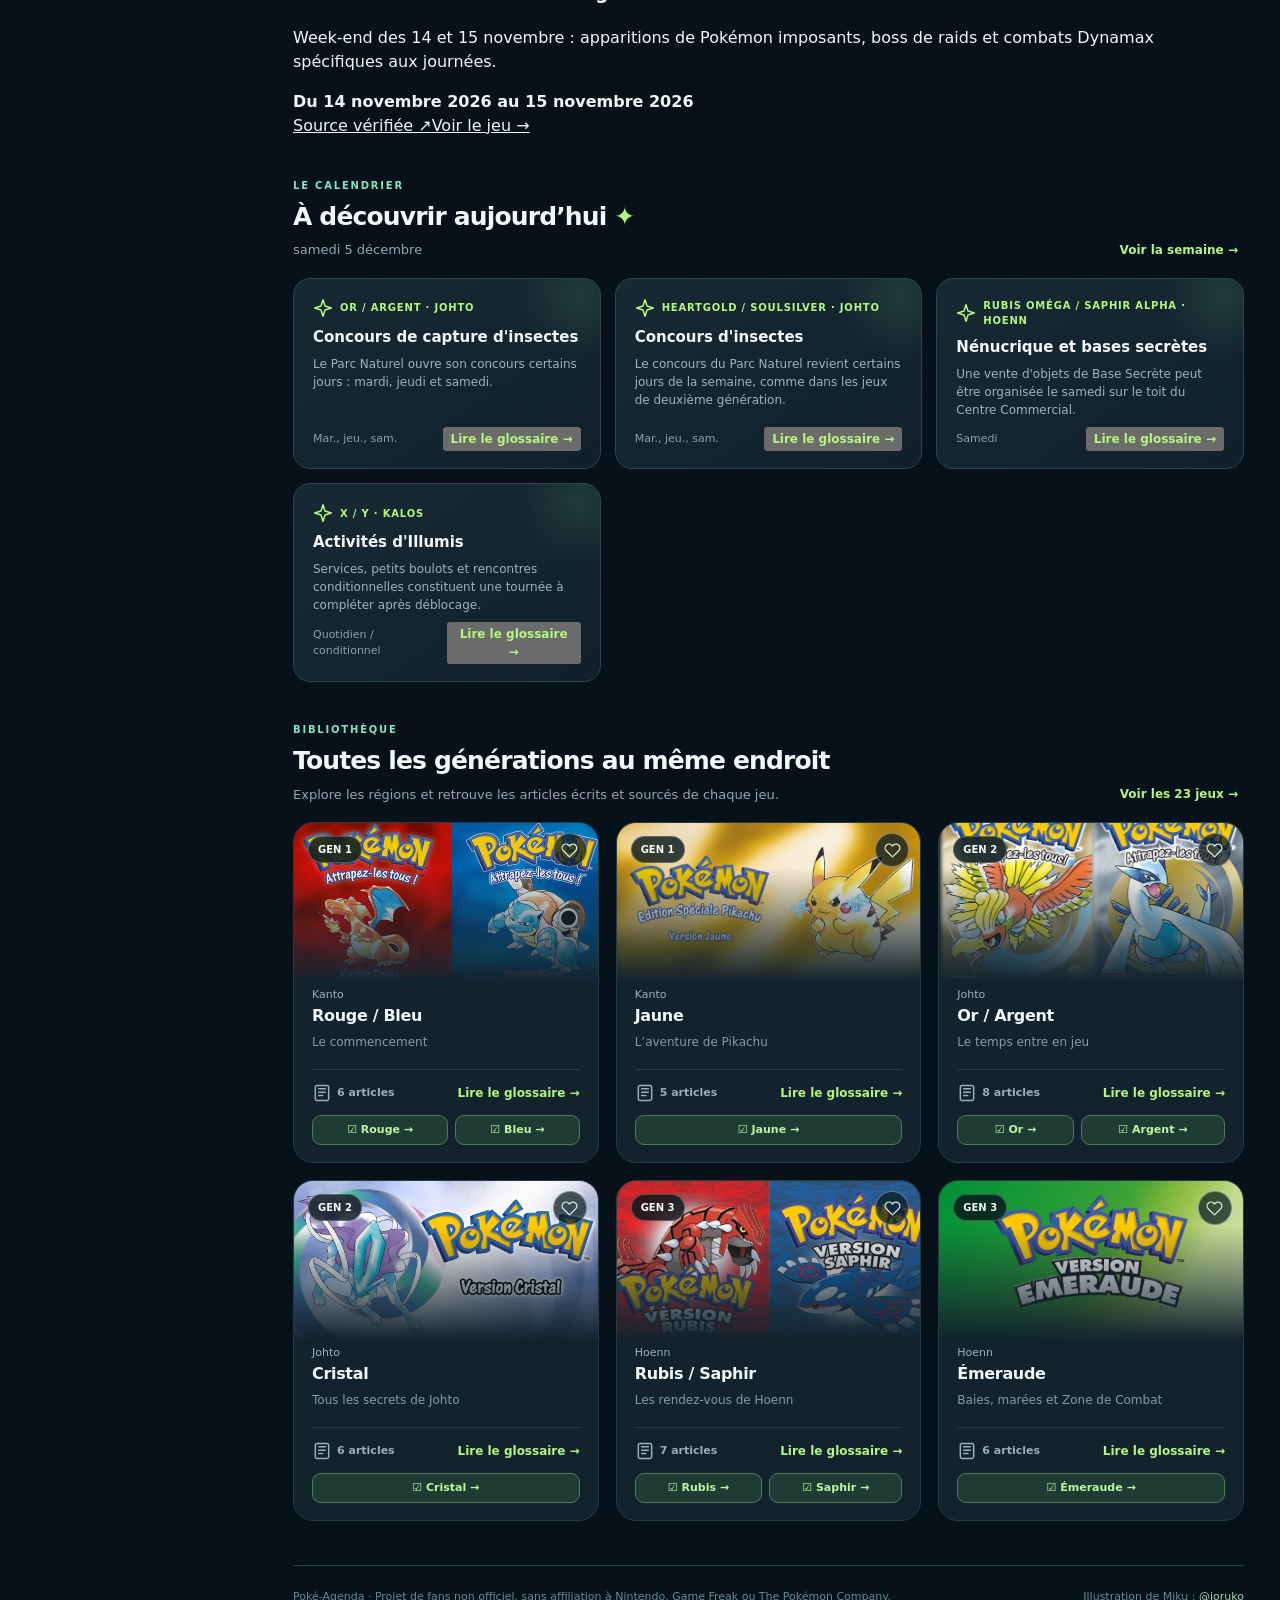
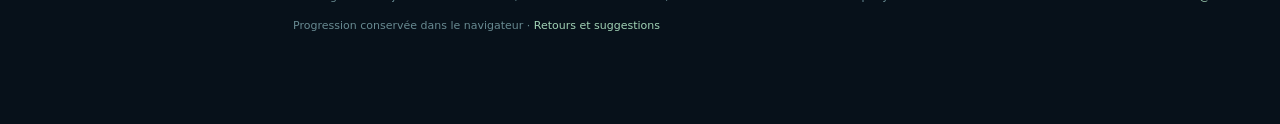
==== commit 7c90c7de: "Afficher Événements & archives dans le menu et charger les registres datés" ====
--- a/index.html
+++ b/index.html
@@ -7,7 +7,7 @@
 <link rel="icon" href="assets/favicon.svg" type="image/svg+xml">
 <meta name="description" content="Poké Agenda : glossaire écrit des activités régulières, échanges, distributions et événements historiques de chaque jeu Pokémon.">
 <title>Poké-Agenda</title>
-<link rel="stylesheet" href="assets/calendar/calendar.css?v=glossaire-1">
+<link rel="stylesheet" href="assets/calendar/calendar.css?v=events-1">
 </head>
 <body>
 <!-- Inline symbols ensure the site works without an internet connection. -->
@@ -38,6 +38,7 @@
   <button class="nav active" data-view="dashboard"><span class="icon"><svg><use href="#i-home"/></svg></span>Vue d’ensemble</button>
   <button class="nav" data-view="library"><span class="icon"><svg><use href="#i-book"/></svg></span>Bibliothèque <span class="nav-badge">23</span></button><a class="nav" href="suivi.html"><span class="icon"><svg><use href="#i-check"/></svg></span>Suivi Pokédex <span class="nav-badge">NOUVEAU</span></a>
   <button class="nav" data-view="calendar"><span class="icon"><svg><use href="#i-cal"/></svg></span>Calendrier</button>
+  <button class="nav" data-view="events"><span class="icon"><svg><use href="#i-star"/></svg></span>Événements & archives</button>
   <button class="nav" data-view="favorites"><span class="icon"><svg><use href="#i-heart"/></svg></span>Favoris <span class="nav-badge" id="favCount">0</span></button>
   <div class="nav-heading">Générations</div>
   <div id="genNav"></div>
@@ -57,6 +58,10 @@
 <script src="assets/calendar/games.js?v=4.1.0"></script>
 <script src="assets/tracker/game-rules.js?v=4.1.0"></script>
 <script src="assets/glossary/data.js?v=1"></script>
-<script src="assets/calendar/app.js?v=glossaire-1"></script>
+<script src="assets/glossary/distribution-archives.js?v=1"></script>
+<script src="assets/glossary/daily-weekly.js?v=1"></script>
+<script src="assets/calendar/timed-events.js?v=1"></script>
+<script src="assets/calendar/event-engine.js?v=1"></script>
+<script src="assets/calendar/app.js?v=events-1"></script>
 </body>
 </html>
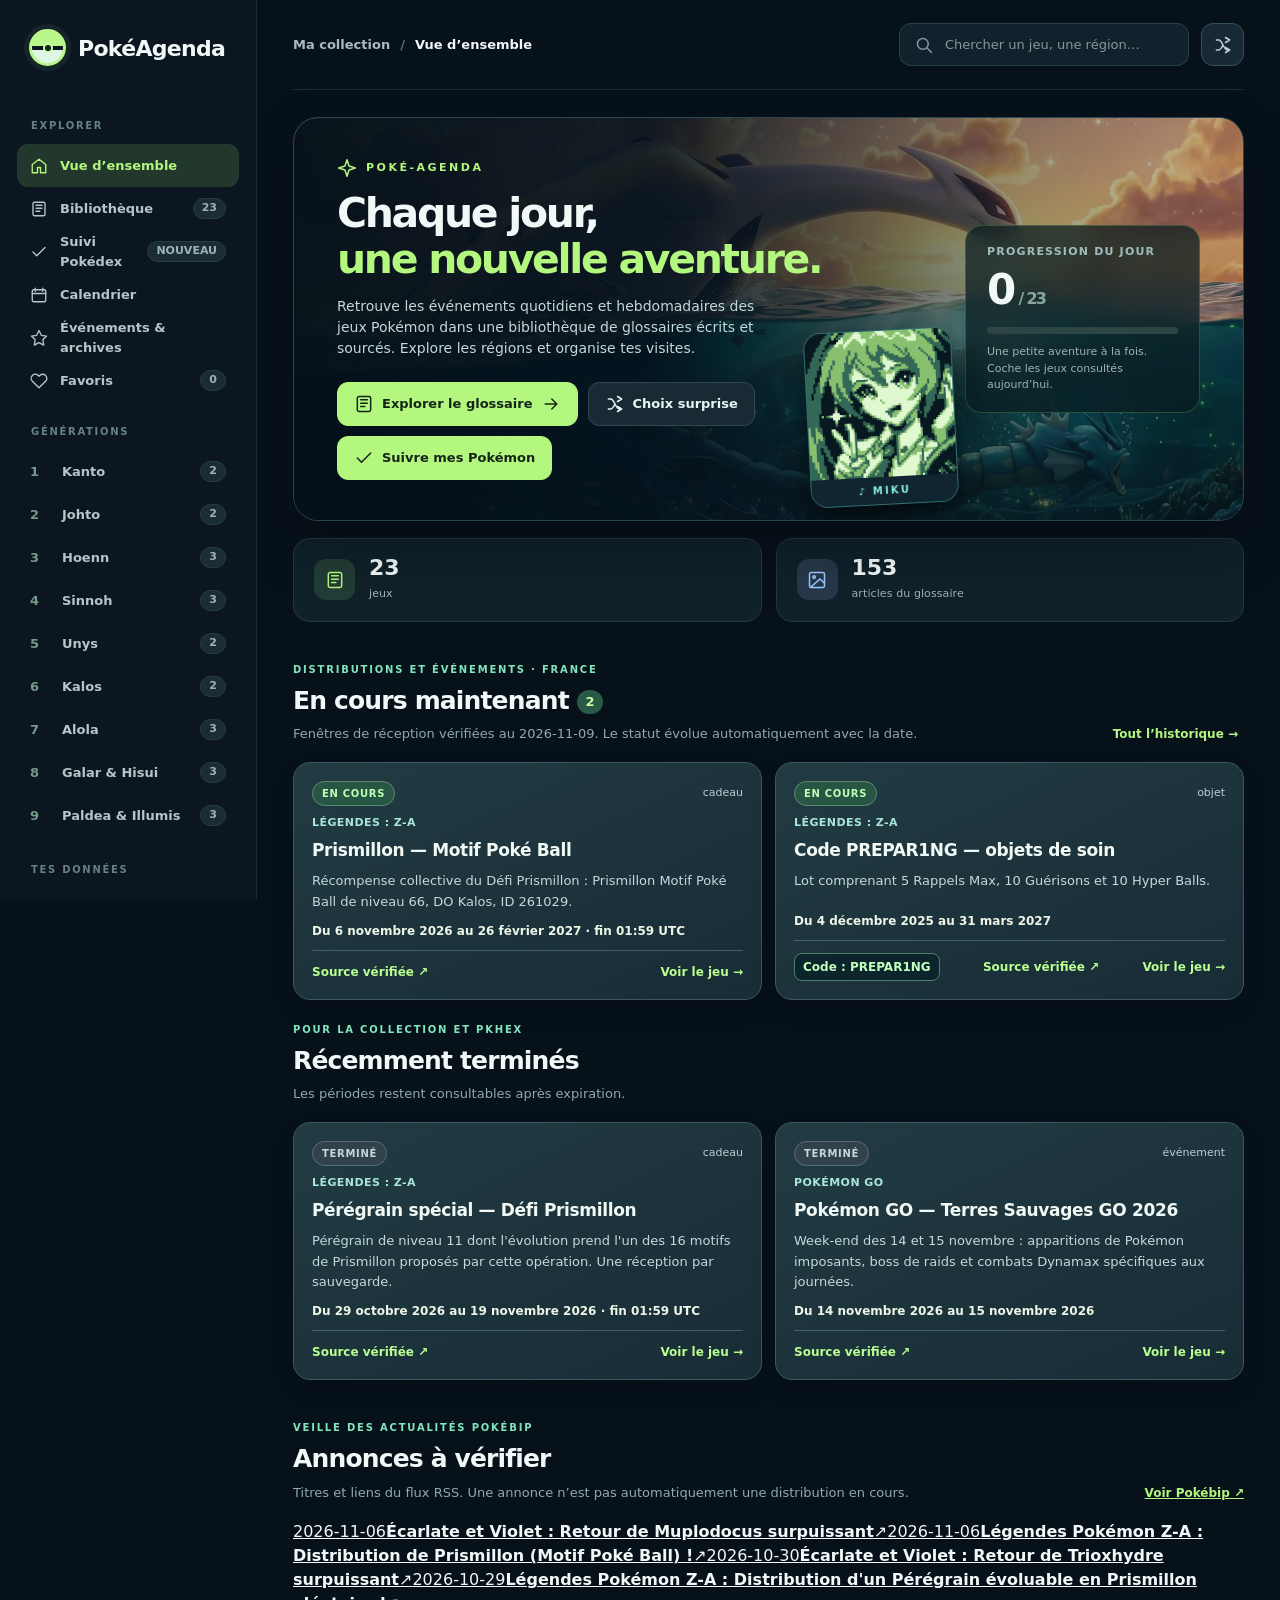
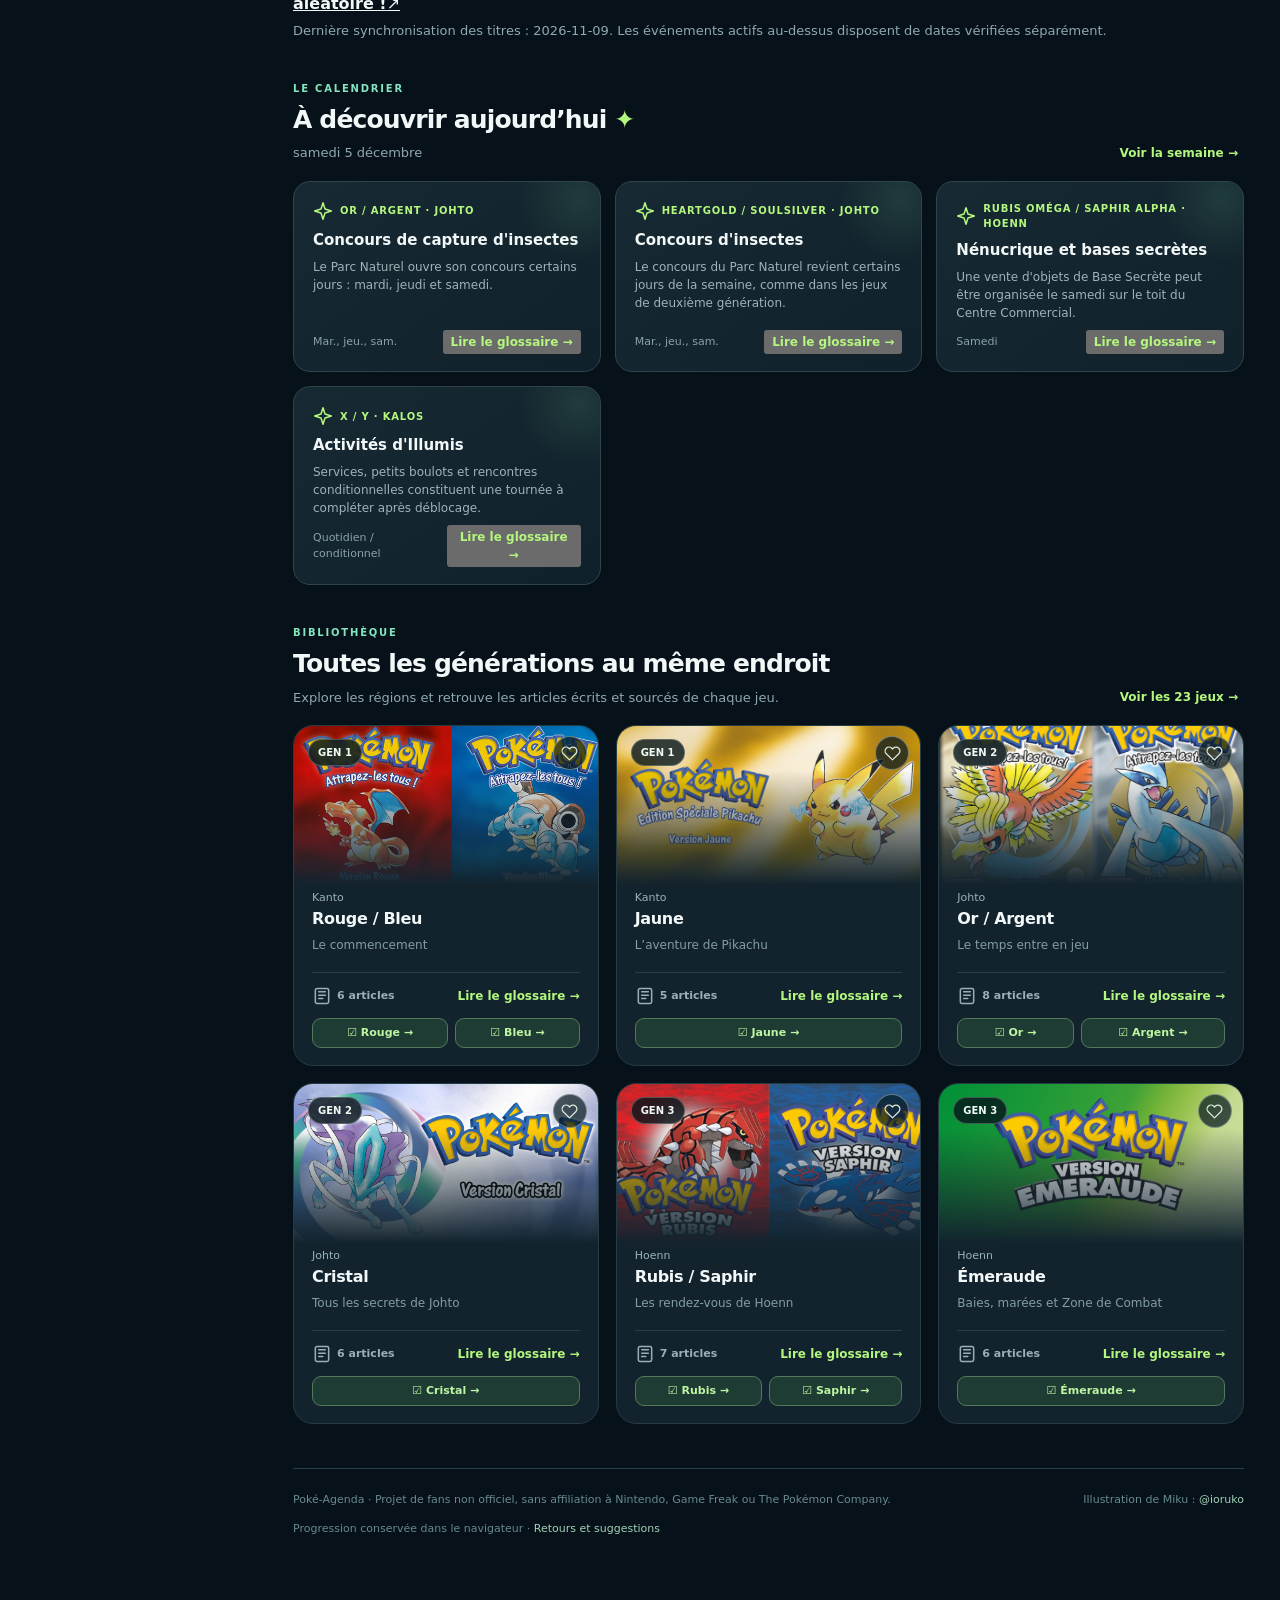
==== commit 633e2dfc: "Charger les annonces Pokébip pour l'accueil et les archives" ====
--- a/index.html
+++ b/index.html
@@ -62,6 +62,7 @@
 <script src="assets/glossary/daily-weekly.js?v=1"></script>
 <script src="assets/calendar/timed-events.js?v=1"></script>
 <script src="assets/calendar/event-engine.js?v=1"></script>
-<script src="assets/calendar/app.js?v=events-1"></script>
+<script src="assets/calendar/news-watch.js?v=1"></script>
+<script src="assets/calendar/app.js?v=events-2"></script>
 </body>
 </html>
--- a/assets/calendar/calendar.css
+++ b/assets/calendar/calendar.css
@@ -50,3 +50,29 @@
 .hero{background-position:center center}
 .tracker-version-links{display:flex;flex-wrap:wrap;gap:7px;margin-top:12px}
 .tracker-version-links .go-tracker{display:inline-flex;flex:1 1 auto;min-width:max-content;margin:0;text-align:center;justify-content:center}
+
+/* Événements français — échéances datées, archives et activités */
+.live-counter{display:inline-flex;padding:2px 9px;vertical-align:middle;border-radius:999px;background:#2b5947;color:#caff99;font-size:13px;font-weight:900}
+.live-event-grid{display:grid;grid-template-columns:repeat(auto-fit,minmax(min(100%,300px),1fr));gap:13px;margin-top:16px}
+.live-event-card{background:linear-gradient(155deg,#223b43,#182c36);border:1px solid #395963;border-radius:17px;padding:18px;display:flex;flex-direction:column;gap:9px;min-width:0;box-shadow:0 10px 22px #0002}
+.live-event-card h3{margin:0;font-size:17px;line-height:1.27;letter-spacing:-.02em;color:#f1f9f5}
+.live-event-card p{margin:0;font-size:13px;line-height:1.6;color:#c2dadd;flex:1}
+.live-game{font-size:11px;letter-spacing:.04em;text-transform:uppercase;color:#a8e7d8;font-weight:780}
+.live-event-top,.live-event-bottom{display:flex;flex-wrap:wrap;gap:8px 14px;align-items:center;justify-content:space-between}
+.live-event-bottom{margin-top:auto;border-top:1px solid #41616a;padding-top:12px;font-size:12px}
+.live-event-bottom a{color:#baff91;font-weight:750;text-decoration:none}
+.live-event-bottom a:hover{text-decoration:underline}
+.live-event-period{font-size:12px;line-height:1.6;color:#a6c2c6}
+.live-event-period strong{color:#edf6e7}
+.live-status{font-size:10px;letter-spacing:.07em;text-transform:uppercase;padding:4px 9px;border-radius:999px;border:1px solid #608875;background:#275744;color:#bdffb4;font-weight:900}
+.live-status.past{color:#c9d4db;background:#32424d;border-color:#586e79}
+.live-status.upcoming{color:#fbe3aa;background:#66502b;border-color:#9a7a40}
+.live-kind{font-size:11px;color:#b7cfd5}
+.live-code{background:#0c242b;border:1px solid #4d7f6d;border-radius:8px;color:#c2ffbc;padding:4px 8px;font-size:12px;font-weight:850}
+.live-tabs{display:flex;flex-wrap:wrap;gap:8px;margin:17px 0 10px}
+.live-disclaimer{padding:14px;border-left:3px solid #eac781;background:#263943;color:#d1e3dc;border-radius:0 10px 10px 0;font-size:12px;margin:18px 0;line-height:1.7}
+.calendar-game-picker{display:flex;gap:12px;align-items:center;flex-wrap:wrap;margin:16px 0 10px}
+.calendar-game-picker label{font-weight:800;color:#c5ecdc}
+.calendar-game-picker select{background:#18323c;border:1px solid #3a6266;color:#eef9ed;padding:10px 13px;border-radius:10px;min-width:210px;max-width:100%}
+.archive-item{background:linear-gradient(155deg,#23343b,#263037)}
+@media(max-width:600px){.live-event-grid{grid-template-columns:1fr}.live-event-card{padding:15px}.calendar-game-picker select{width:100%}}
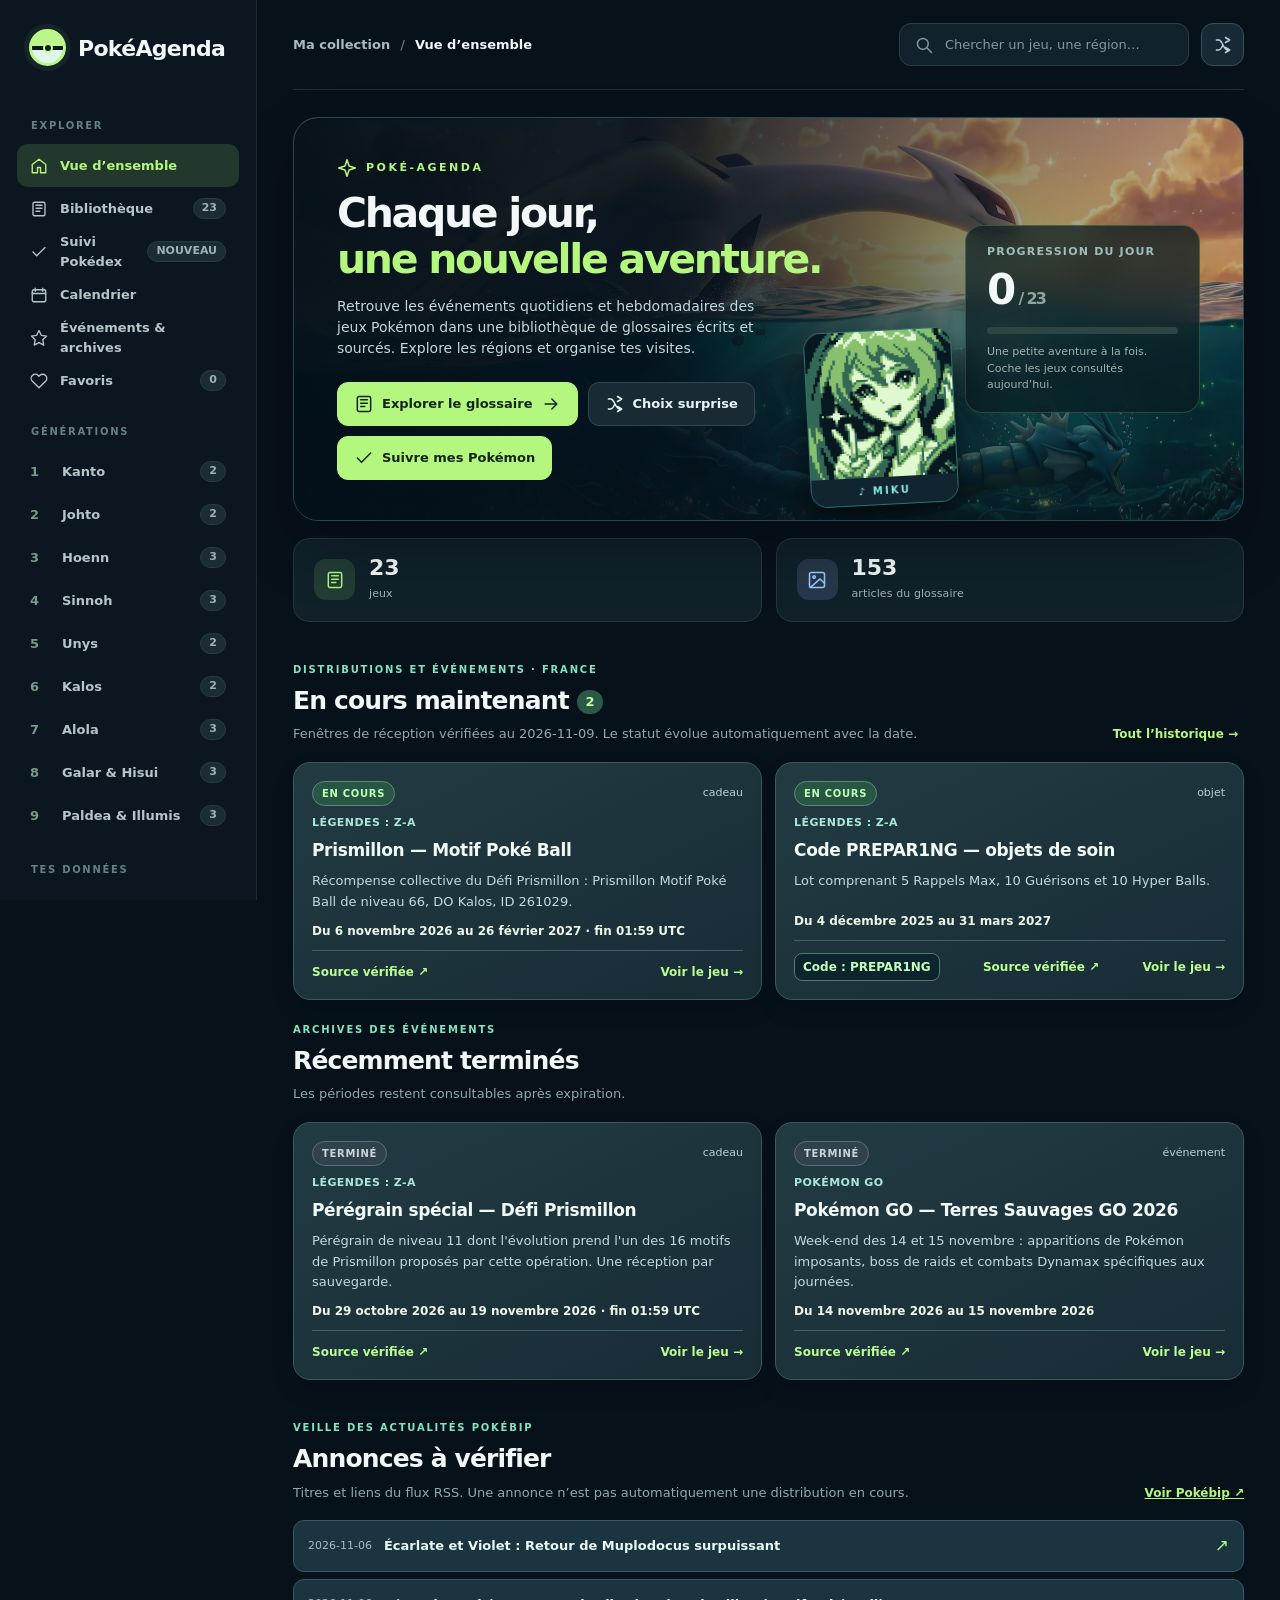
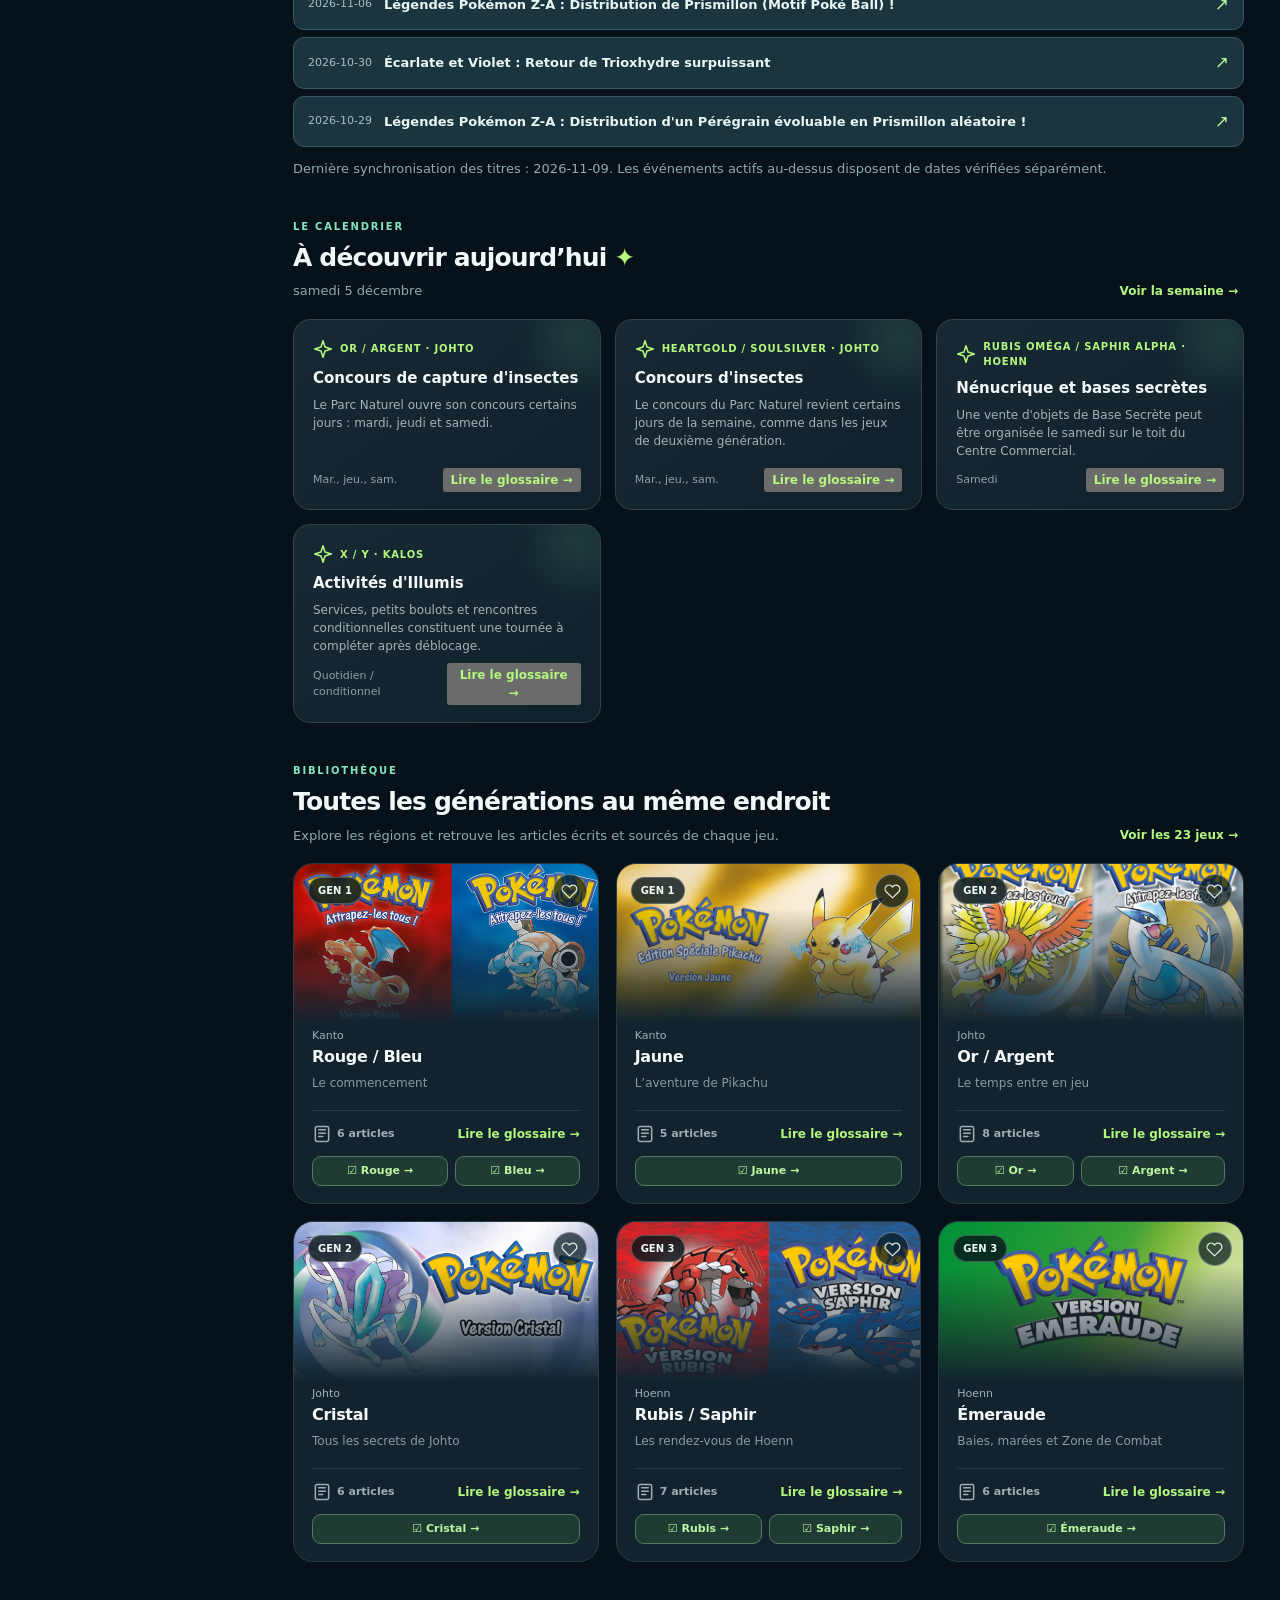
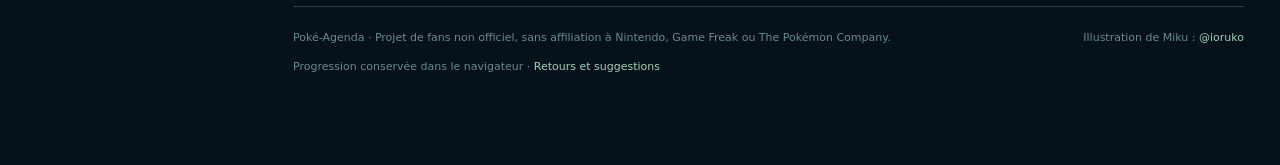
==== commit 09282427: "Actualiser les versions des scripts et styles pour éviter les anciens textes en cache" ====
--- a/index.html
+++ b/index.html
@@ -60,9 +60,9 @@
 <script src="assets/glossary/data.js?v=1"></script>
 <script src="assets/glossary/distribution-archives.js?v=1"></script>
 <script src="assets/glossary/daily-weekly.js?v=1"></script>
-<script src="assets/calendar/timed-events.js?v=1"></script>
+<script src="assets/calendar/timed-events.js?v=clean-site-2"></script>
 <script src="assets/calendar/event-engine.js?v=1"></script>
 <script src="assets/calendar/news-watch.js?v=1"></script>
-<script src="assets/calendar/app.js?v=events-2"></script>
+<script src="assets/calendar/app.js?v=clean-site-3"></script>
 </body>
 </html>
--- a/assets/calendar/calendar.css
+++ b/assets/calendar/calendar.css
@@ -76,3 +76,12 @@
 .calendar-game-picker select{background:#18323c;border:1px solid #3a6266;color:#eef9ed;padding:10px 13px;border-radius:10px;min-width:210px;max-width:100%}
 .archive-item{background:linear-gradient(155deg,#23343b,#263037)}
 @media(max-width:600px){.live-event-grid{grid-template-columns:1fr}.live-event-card{padding:15px}.calendar-game-picker select{width:100%}}
+
+/* Veille RSS en complément des distributions dont les dates sont vérifiées. */
+.news-list{display:grid;gap:7px;margin:12px 0}
+.news-row{display:grid;grid-template-columns:auto minmax(0,1fr) auto;align-items:center;gap:12px;background:#1b3540;border:1px solid #375864;border-radius:11px;text-decoration:none;color:#e9f7f3;padding:12px 14px;font-size:13px}
+.news-row:hover{border-color:#9dea9f;background:#244342}
+.news-row-date{font-size:11px;color:#a1bfc5;white-space:nowrap}
+.news-row strong{font-weight:750;overflow-wrap:anywhere}
+.news-row>span:last-child{color:#b8f792;font-size:17px}
+@media(max-width:580px){.news-row{grid-template-columns:1fr auto}.news-row-date{grid-column:1/-1}.news-row>strong{grid-column:1}}
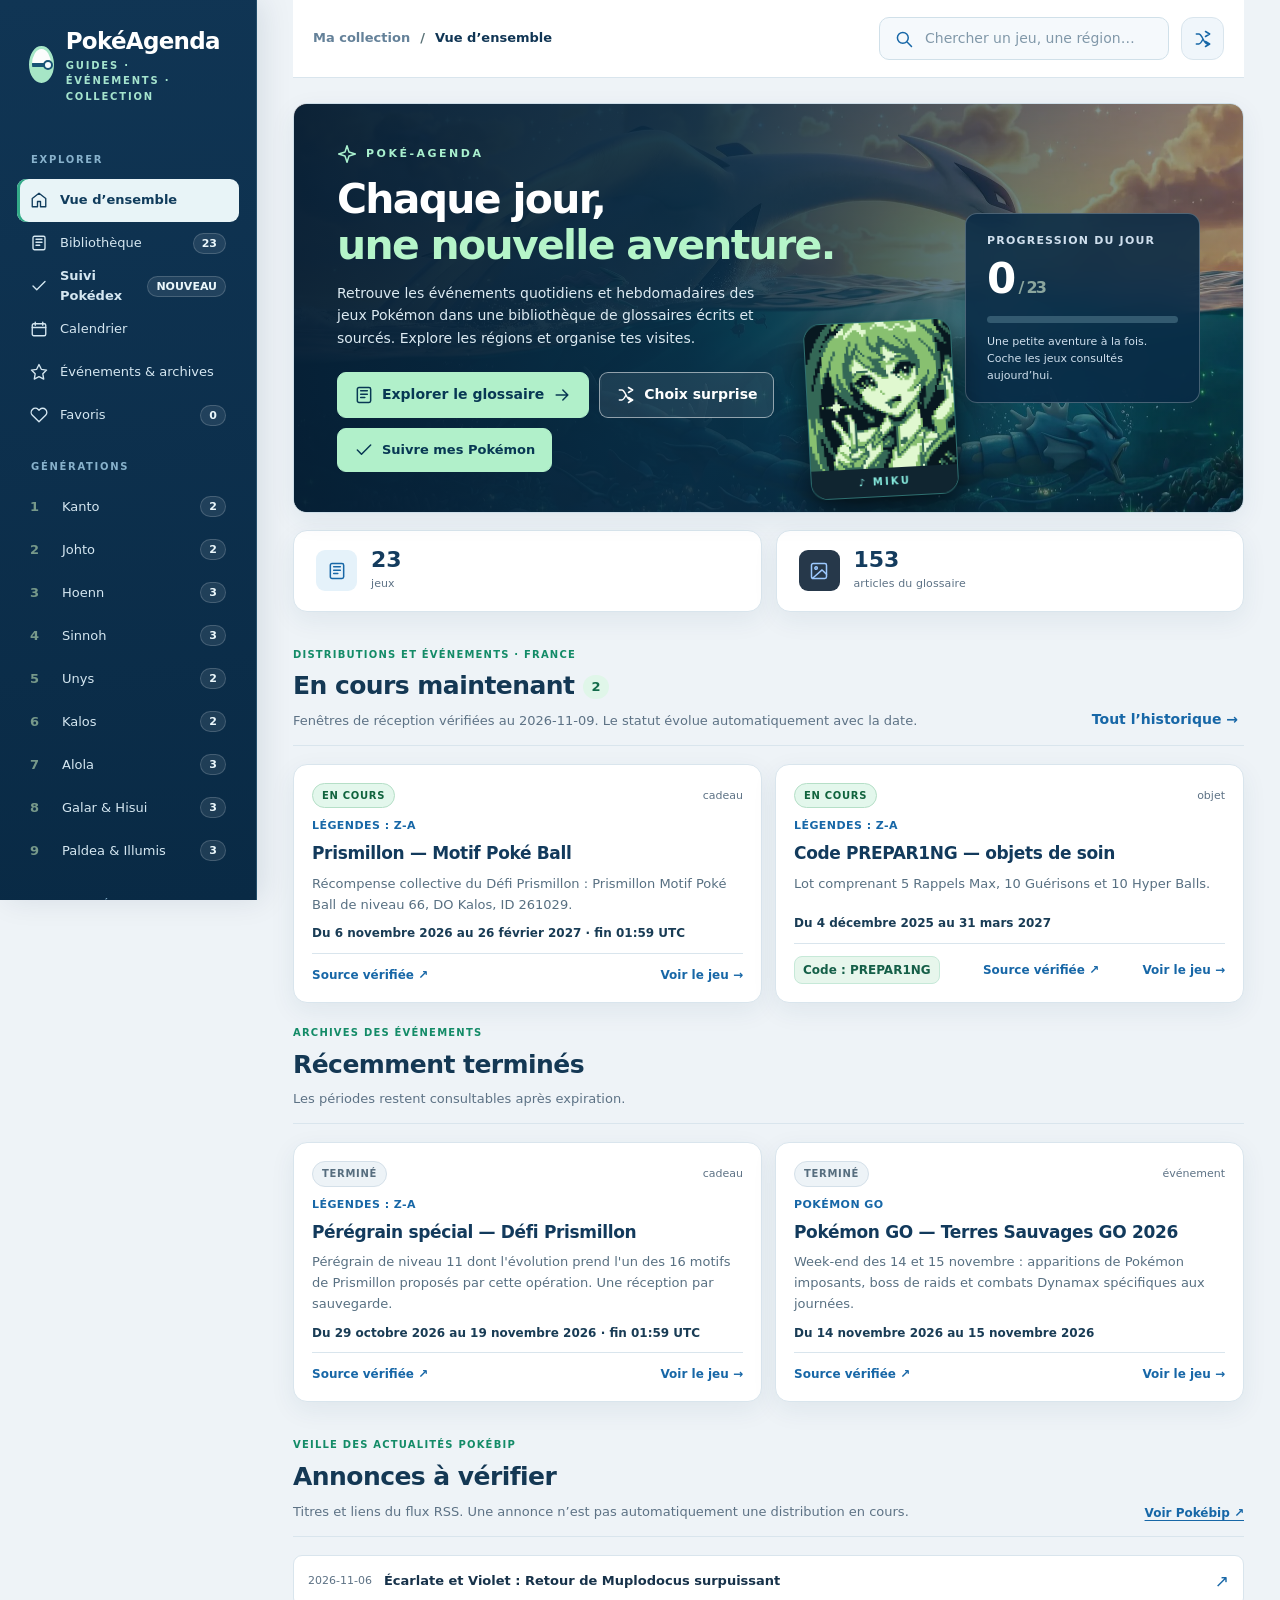
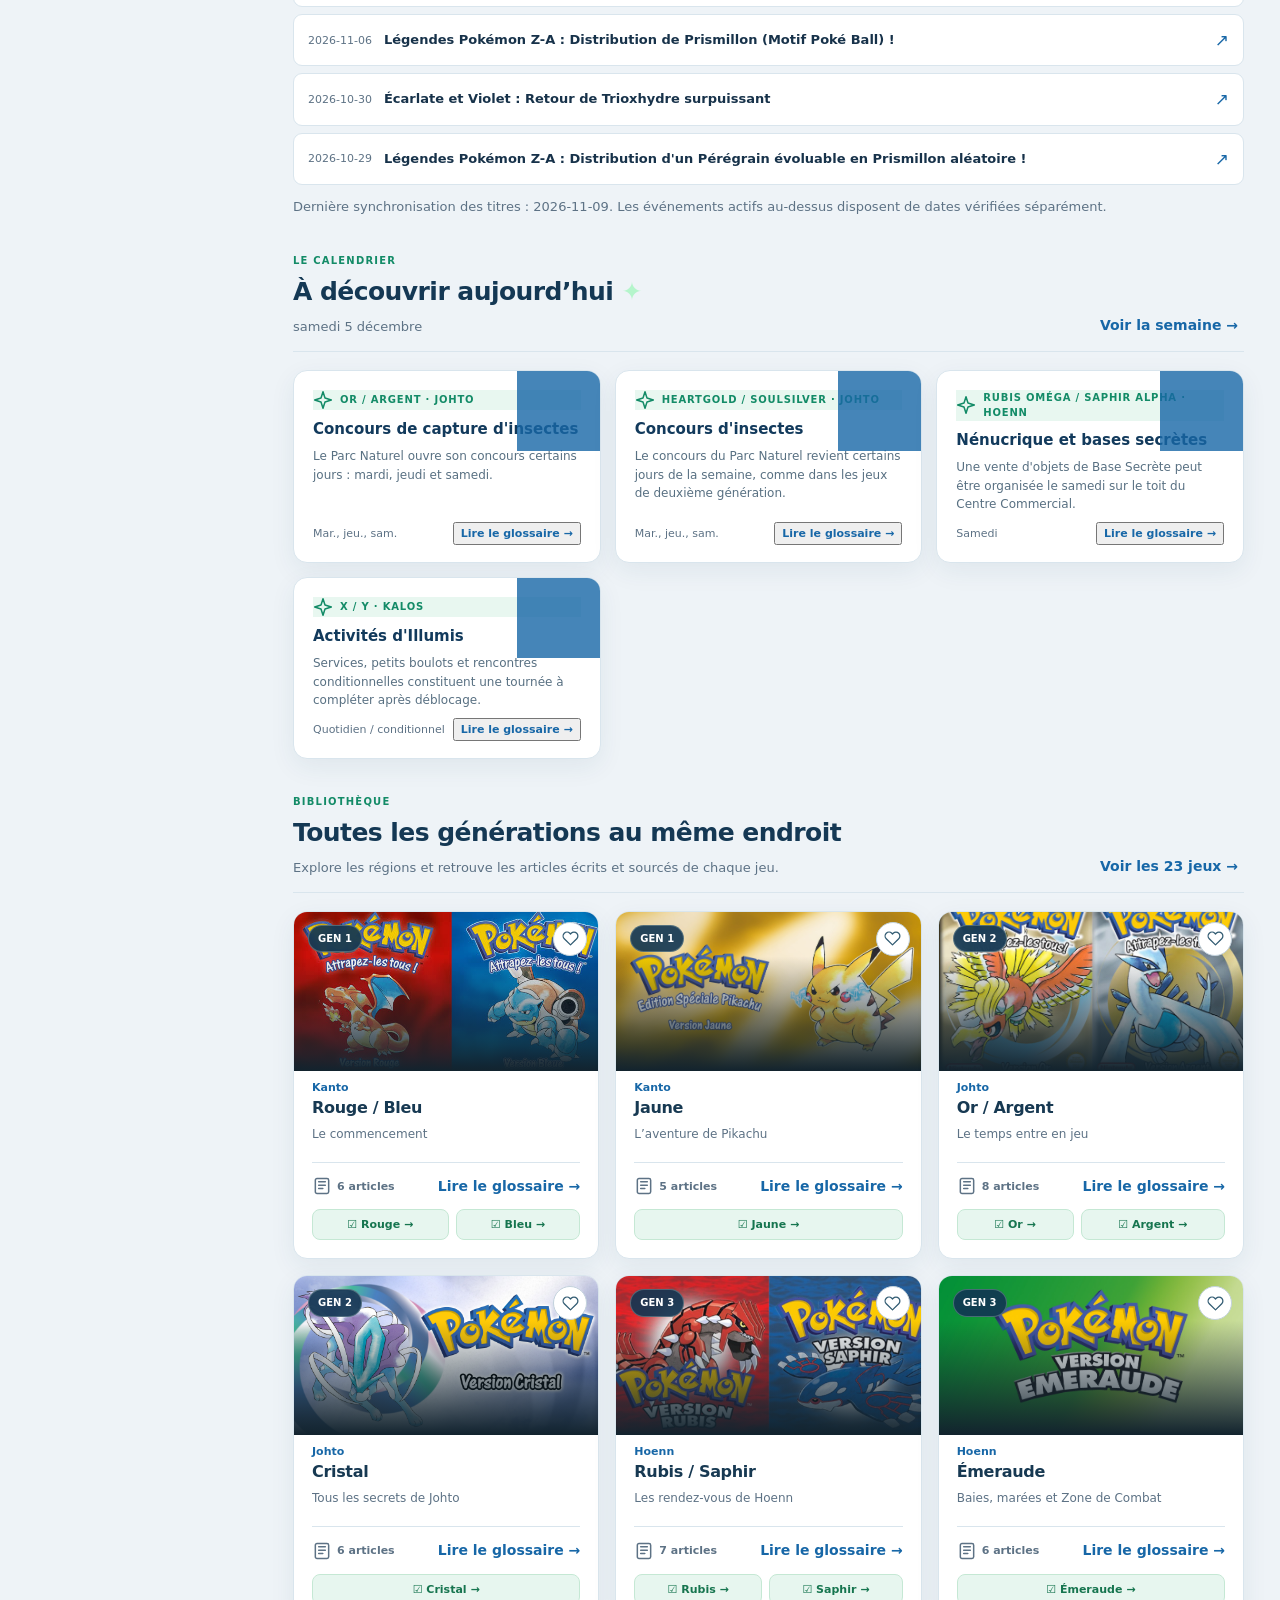
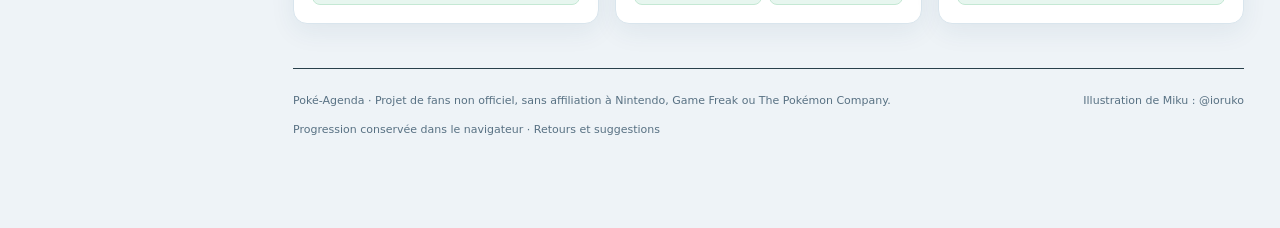
==== commit 21018683: "Activer le thème éditorial V1 sur index.html et harmoniser la navigation" ====
--- a/index.html
+++ b/index.html
@@ -3,13 +3,14 @@
 <head>
 <meta charset="utf-8">
 <meta name="viewport" content="width=device-width, initial-scale=1">
-<meta name="theme-color" content="#08131b">
+<meta name="theme-color" content="#103554">
 <link rel="icon" href="assets/favicon.svg" type="image/svg+xml">
 <meta name="description" content="Poké Agenda : glossaire écrit des activités régulières, échanges, distributions et événements historiques de chaque jeu Pokémon.">
 <title>Poké-Agenda</title>
 <link rel="stylesheet" href="assets/calendar/calendar.css?v=events-1">
+<link rel="stylesheet" href="assets/theme/editorial-v1.css?v=1">
 </head>
-<body>
+<body data-design="editorial-v1" data-page="home">
 <!-- Inline symbols ensure the site works without an internet connection. -->
 <svg aria-hidden="true" xmlns="http://www.w3.org/2000/svg" style="display:none">
  <symbol id="i-home" viewBox="0 0 24 24"><path d="m3 10 9-7 9 7v11h-7v-7h-4v7H3z"/></symbol>
@@ -33,7 +34,7 @@
 <div class="menu-backdrop" id="menuBackdrop"></div>
 <div id="app">
  <aside class="sidebar" id="sidebar">
-  <div class="brand"><span class="ball"></span><div>PokéAgenda<div class="brand-sub"></div></div></div>
+  <div class="brand"><span class="ball"></span><div>PokéAgenda<div class="brand-sub">Guides · Événements · Collection</div></div></div>
   <div class="nav-heading">Explorer</div>
   <button class="nav active" data-view="dashboard"><span class="icon"><svg><use href="#i-home"/></svg></span>Vue d’ensemble</button>
   <button class="nav" data-view="library"><span class="icon"><svg><use href="#i-book"/></svg></span>Bibliothèque <span class="nav-badge">23</span></button><a class="nav" href="suivi.html"><span class="icon"><svg><use href="#i-check"/></svg></span>Suivi Pokédex <span class="nav-badge">NOUVEAU</span></a>
--- a/assets/theme/editorial-v1.css
+++ b/assets/theme/editorial-v1.css
@@ -0,0 +1,744 @@
+/*
+ * Poké Agenda — Édition Encyclopédie, V1 (2026-11-09)
+ * Refonte éditoriale originale inspirée de la lisibilité des portails
+ * encyclopédiques Pokémon : fond clair, navigation bleu marine,
+ * catégories faciles à repérer et cartes blanches.
+ *
+ * Aucun fichier de données, login ou fonctionnalité n'est modifié.
+ * Pour rollback, revenir au commit c9ad67a ou à
+ * backup/avant-redesign-20261109 et supprimer les trois liens de thème.
+ */
+
+/* 01 — Design tokens, reset des anciens thèmes sombres */
+:root {
+  color-scheme: light;
+  --pa-bg: #eef3f7;
+  --pa-white: #ffffff;
+  --pa-surface: #f7fafd;
+  --pa-ink: #17324a;
+  --pa-muted: #5d7285;
+  --pa-navy: #103554;
+  --pa-navy-deep: #092a45;
+  --pa-blue: #1767a7;
+  --pa-blue-strong: #115b98;
+  --pa-green: #138b67;
+  --pa-green-pale: #e1f5ec;
+  --pa-border: #d9e5ed;
+  --pa-shadow: 0 8px 26px rgba(24,64,98,.07);
+  --pa-radius: 14px;
+}
+body[data-design="editorial-v1"] {
+  --bg: var(--pa-bg);
+  --bg2: var(--pa-bg);
+  --panel: var(--pa-white);
+  --panel2: var(--pa-surface);
+  --panel3: #edf5fa;
+  --line: var(--pa-border);
+  --border: var(--pa-border);
+  --ink: var(--pa-ink);
+  --text: var(--pa-ink);
+  --muted: var(--pa-muted);
+  --acid: #b4f5cb;
+  --mint: var(--pa-blue);
+  --teal: var(--pa-green);
+  --sea: var(--pa-blue);
+  --aqua: var(--pa-blue);
+  --gold: #b47c27;
+  --shadow: var(--pa-shadow);
+  background: var(--pa-bg);
+  color: var(--pa-ink);
+  font-family: "Segoe UI", Inter, system-ui, -apple-system, Arial, sans-serif;
+  font-size: 14px;
+  line-height: 1.55;
+}
+body[data-design="editorial-v1"] a { text-underline-offset: 3px; }
+body[data-design="editorial-v1"] button,
+body[data-design="editorial-v1"] select,
+body[data-design="editorial-v1"] input,
+body[data-design="editorial-v1"] textarea { font: inherit; }
+body[data-design="editorial-v1"] :is(button,a,input,select,textarea):focus-visible {
+  outline: 3px solid #42b9d8;
+  outline-offset: 3px;
+}
+body[data-design="editorial-v1"] ::selection { background: #a9dfef; color:#123047; }
+body[data-design="editorial-v1"] [hidden] { display:none!important; }
+
+/* 02 — Accueil, navigation et bibliothèque */
+body[data-page="home"] { --sidebar: var(--pa-navy); }
+body[data-page="home"] .sidebar {
+  background: linear-gradient(175deg,var(--pa-navy),var(--pa-navy-deep));
+  border-right: 1px solid #234e6b;
+  box-shadow: 6px 0 28px rgba(9,43,71,.10);
+  padding-top: 24px;
+}
+body[data-page="home"] .sidebar .brand {
+  color: #fff;
+  padding-bottom: 26px;
+  font-size: 23px;
+  letter-spacing: -.7px;
+}
+body[data-page="home"] .sidebar .ball {
+  border: 3px solid #a6e6c6;
+  background: linear-gradient(180deg,#fcfcfc 0 46%,#185376 46% 58%,#a6e6c6 58%);
+  box-shadow: none;
+}
+body[data-page="home"] .sidebar .ball:after {
+  background: #f7fbfe;
+  border-color: #185376;
+}
+body[data-page="home"] .sidebar .brand-sub { color: #a5e4ce; }
+body[data-page="home"] .sidebar .nav-heading { color: #88b2cc; }
+body[data-page="home"] .sidebar .nav {
+  color: #d5e7f1;
+  border-radius: 9px;
+  font-size: 13px;
+  text-decoration: none;
+  transition: background .16s, color .16s;
+}
+body[data-page="home"] .sidebar .nav:hover {
+  color:#fff;
+  background: #ffffff20;
+}
+body[data-page="home"] .sidebar .nav.active,
+body[data-page="home"] .sidebar .nav[aria-current="page"] {
+  color: #103c5c;
+  background: #e8f4f7;
+  font-weight: 800;
+  box-shadow: inset 3px 0 0 #33aa88;
+}
+body[data-page="home"] .sidebar .nav-badge {
+  color: #ebf7fb;
+  background: #ffffff16;
+  border-color: #ffffff2b;
+}
+body[data-page="home"] .sidebar .nav.active .nav-badge {
+  color: var(--pa-blue);
+  background: #fff;
+  border-color: #d2e6f1;
+}
+body[data-page="home"] .sidebar .site-status { color: #c0e9d8; }
+body[data-page="home"] .sidebar .side-small { color: #a9c4d2; }
+body[data-page="home"] .sidebar .dot { background:#72e0b2; box-shadow:none; }
+body[data-page="home"] .main { background:var(--pa-bg); }
+body[data-page="home"] .topbar {
+  min-height:78px;
+  height:auto;
+  position:sticky;
+  top:0;
+  z-index:9;
+  padding:15px 20px;
+  border-bottom:1px solid var(--pa-border);
+  margin-bottom:25px;
+  background:rgba(255,255,255,.97);
+  backdrop-filter:blur(16px);
+}
+body[data-page="home"] .breadcrumb { color:#648199; }
+body[data-page="home"] .breadcrumb .crumb-strong { color:var(--pa-navy);font-weight:800; }
+body[data-page="home"] .top-actions .search {
+  background:#f5f9fc;
+  border:1px solid #d0e0e9;
+  color:var(--pa-blue);
+  border-radius:10px;
+}
+body[data-page="home"] .top-actions .search input { color:var(--pa-ink); }
+body[data-page="home"] .top-actions .search input::placeholder { color:#8198a9; }
+body[data-page="home"] .top-actions .icon-btn {
+  color:var(--pa-blue);
+  background:#f0f6fb;
+  border:1px solid var(--pa-border);
+}
+body[data-page="home"] .top-actions .icon-btn:hover { background:#e2edf5; }
+body[data-page="home"] .hero {
+  border:1px solid #cedee8;
+  border-radius:var(--pa-radius);
+  box-shadow:var(--pa-shadow);
+  background-color:#143e5b;
+  min-height:300px;
+}
+body[data-page="home"] .hero:before {
+  background:linear-gradient(90deg,rgba(6,32,54,.96) 0%,rgba(8,44,68,.91) 43%,rgba(7,48,67,.36) 100%);
+}
+body[data-page="home"] .hero h1 { color:#fff; letter-spacing:-1.7px; }
+body[data-page="home"] .hero h1 span { color:#b5f5c9; }
+body[data-page="home"] .hero p { color:#dceaf2; font-size:14px; line-height:1.6; }
+body[data-page="home"] .hero .eyebrow { color:#a9f0ce; }
+body[data-page="home"] .hero-mini {
+  background:#092a46dc;
+  border-color:#ffffff40;
+  border-radius:12px;
+  color:#fff;
+}
+body[data-page="home"] .hero-mini .mini-label,
+body[data-page="home"] .hero-mini .mini-foot { color:#cfdfed; }
+body[data-page="home"] .hero-mini .meter { background:#335a70; }
+body[data-page="home"] .hero-mini .meter>div { background:#93dfbb; }
+body[data-page="home"] :is(.solid-btn,.small-btn,.ghost-btn) {
+  border-radius:9px;
+  font-weight:750;
+  text-decoration:none;
+}
+body[data-page="home"] .hero .solid-btn {
+  color:#083854;
+  background:#b1f0ca;
+  border-color:#b1f0ca;
+}
+body[data-page="home"] .hero .solid-btn:hover { background:#d4ffe1; }
+body[data-page="home"] .hero .ghost-btn {
+  color:#fff;
+  border:1px solid #ffffff85;
+  background:#ffffff16;
+}
+body[data-page="home"] .metric {
+  background:var(--pa-white);
+  border:1px solid var(--pa-border);
+  border-radius:var(--pa-radius);
+  box-shadow:var(--pa-shadow);
+  padding:17px 22px;
+}
+body[data-page="home"] .metric-symbol {
+  background:#e5f2fa;
+  color:var(--pa-blue);
+  border-radius:9px;
+}
+body[data-page="home"] .metric strong { color:#143c5e; }
+body[data-page="home"] .metric small { color:var(--pa-muted); }
+body[data-page="home"] .section { margin-top:35px; }
+body[data-page="home"] .section-kicker {
+  color:var(--pa-green);
+  letter-spacing:1.2px;
+  font-size:10px;
+}
+body[data-page="home"] .section h2 { color:#143854; letter-spacing:-.55px; }
+body[data-page="home"] .section-sub { color:var(--pa-muted);line-height:1.6; }
+body[data-page="home"] .section-head { border-bottom:1px solid var(--pa-border); padding-bottom:13px; }
+body[data-page="home"] :is(.link-button,.go-card,.event-link) { color:var(--pa-blue);font-weight:800; }
+body[data-page="home"] .event-card,
+body[data-page="home"] .live-event-card {
+  background:#fff;
+  border:1px solid var(--pa-border);
+  border-radius:var(--pa-radius);
+  box-shadow:var(--pa-shadow);
+  color:var(--pa-ink);
+  transition:transform .17s,border-color .17s;
+}
+body[data-page="home"] .event-card:hover,
+body[data-page="home"] .live-event-card:hover {
+  transform:translateY(-2px);
+  border-color:#9ec4da;
+}
+body[data-page="home"] .event-card:before { background:var(--pa-blue); opacity:.8; }
+body[data-page="home"] .event-card h3,
+body[data-page="home"] .live-event-card h3 { color:#123a5c; }
+body[data-page="home"] .event-card p,
+body[data-page="home"] .live-event-card p { color:#587082; }
+body[data-page="home"] .event-tag { color:var(--pa-green); background:#e8f7f0; }
+body[data-page="home"] .event-foot { border-top-color:var(--pa-border); color:var(--pa-muted); }
+body[data-page="home"] .live-game { color:var(--pa-blue); }
+body[data-page="home"] .live-kind { color:var(--pa-muted); }
+body[data-page="home"] .live-event-period { color:#596f80; }
+body[data-page="home"] .live-event-period strong { color:#193c55; }
+body[data-page="home"] .live-event-bottom { border-color:var(--pa-border); }
+body[data-page="home"] .live-event-bottom a { color:var(--pa-blue); }
+body[data-page="home"] .live-code { color:#155f48; background:#e7f6ec; border-color:#c6e9d8; }
+body[data-page="home"] .live-status.active {
+  background:#e3f7ec;
+  color:#10633d;
+  border-color:#b5dfc7;
+}
+body[data-page="home"] .live-status.past {
+  background:#edf3f7;
+  color:#566d7e;
+  border-color:#d4e0e9;
+}
+body[data-page="home"] .live-status.upcoming {
+  background:#fff4db;
+  color:#885615;
+  border-color:#ead49c;
+}
+body[data-page="home"] .live-disclaimer {
+  background:#fff8e8;
+  border-color:#dfac56;
+  color:#75521d;
+}
+body[data-page="home"] .live-counter { color:#126b4a; background:#e0f6e9; }
+body[data-page="home"] .chip,
+body[data-page="home"] .week-day {
+  background:#fff;
+  border:1px solid var(--pa-border);
+  color:#405b70;
+  border-radius:9px;
+}
+body[data-page="home"] .chip:hover,
+body[data-page="home"] .week-day:hover { border-color:#8fbbd5; color:var(--pa-blue); }
+body[data-page="home"] .chip.selected,
+body[data-page="home"] .week-day.active {
+  background:var(--pa-blue);
+  border-color:var(--pa-blue);
+  color:#fff;
+}
+body[data-page="home"] .filter-end { color:var(--pa-muted); }
+body[data-page="home"] .games-grid { gap:16px; }
+body[data-page="home"] .game-card {
+  background:#fff;
+  border:1px solid var(--pa-border);
+  border-radius:var(--pa-radius);
+  box-shadow:var(--pa-shadow);
+  overflow:hidden;
+}
+body[data-page="home"] .game-card:hover {
+  border-color:#94bdd4;
+  box-shadow:0 12px 26px rgba(23,80,118,.14);
+}
+body[data-page="home"] .game-cover img { object-position:center center; }
+body[data-page="home"] .game-body { padding:7px 18px 18px; }
+body[data-page="home"] .game-region { color:var(--pa-blue); font-weight:700; }
+body[data-page="home"] .game-body h3 { color:#173952; }
+body[data-page="home"] .game-sub { color:var(--pa-muted); }
+body[data-page="home"] .game-bottom { border-color:var(--pa-border); }
+body[data-page="home"] .page-count { color:var(--pa-muted); }
+body[data-page="home"] .go-card { color:var(--pa-blue); }
+body[data-page="home"] .go-tracker {
+  background:#e7f6ef;
+  color:#16754f;
+  border:1px solid #c5e8d4;
+  border-radius:8px;
+}
+body[data-page="home"] .go-tracker:hover { background:#d7efdf; }
+body[data-page="home"] .gen-pill { background:#123653e8; color:#fff; }
+body[data-page="home"] .fav { background:#fff; color:#315b72; border-color:#c3d2dc; }
+body[data-page="home"] .fav.active { color:#d16b53; }
+body[data-page="home"] .empty {
+  background:#fff;
+  border-color:#b6cad8;
+  color:#61798a;
+  border-radius:var(--pa-radius);
+}
+body[data-page="home"] .empty h3 { color:var(--pa-ink); }
+body[data-page="home"] .calendar-game-picker { color:var(--pa-ink); }
+body[data-page="home"] .calendar-game-picker select {
+  background:#fff;
+  color:var(--pa-ink);
+  border:1px solid #bfd2df;
+}
+body[data-page="home"] .news-row {
+  background:#fff;
+  border-color:var(--pa-border);
+  color:var(--pa-ink);
+  border-radius:9px;
+}
+body[data-page="home"] .news-row:hover { background:#eef7fc; border-color:#93bdd9; }
+body[data-page="home"] .news-row-date { color:var(--pa-muted); }
+body[data-page="home"] .news-row>span:last-child { color:var(--pa-blue); }
+body[data-page="home"] .page-footer,
+body[data-page="home"] .page-footer a { color:#587183; }
+body[data-page="home"] .menu-backdrop.visible { background:#0a274a9c; }
+
+/* 03 — Suivi Pokédex, sauvegardes, vitrine et Discord */
+body[data-page="tracker"] .shell { max-width:1470px; padding:22px 28px 65px; }
+body[data-page="tracker"] .top {
+  background:var(--pa-navy);
+  border:1px solid #1b5278;
+  padding:18px 22px;
+  border-radius:var(--pa-radius);
+  color:#fff;
+  box-shadow:var(--pa-shadow);
+}
+body[data-page="tracker"] .top .brand { color:#fff; }
+body[data-page="tracker"] .top .brand b { color:#a5e6c6; }
+body[data-page="tracker"] .top .brand small { color:#b8d5e5; }
+body[data-page="tracker"] .topnav :is(.button,.soft) {
+  background:#ffffff12;
+  border:1px solid #ffffff4d;
+  color:#effaff;
+  border-radius:8px;
+}
+body[data-page="tracker"] .topnav :is(.button,.soft):hover { background:#ffffff25; }
+body[data-page="tracker"] .top .discord-who { color:#b9f3d5; }
+body[data-page="tracker"] .intro {
+  background:linear-gradient(110deg,#14527a,#103452 70%,#107b86);
+  border:1px solid #2a6990;
+  color:#fff;
+  border-radius:var(--pa-radius);
+  padding:28px;
+}
+body[data-page="tracker"] .intro .eyebrow { color:#b4f3d3; }
+body[data-page="tracker"] .intro h1 { color:#fff; }
+body[data-page="tracker"] .intro p { color:#d8e9ef; line-height:1.7; }
+body[data-page="tracker"] .section {
+  background:#fff;
+  color:var(--pa-ink);
+  border:1px solid var(--pa-border);
+  box-shadow:var(--pa-shadow);
+  border-radius:var(--pa-radius);
+  padding:23px;
+}
+body[data-page="tracker"] .section-title h2 { color:#143b5b; }
+body[data-page="tracker"] :is(.micro,.muted,.hint,.savebar label) { color:var(--pa-muted); }
+body[data-page="tracker"] .pill {
+  background:#eaf3f9;
+  color:#1c658c;
+  border-color:#cfe2ef;
+}
+body[data-page="tracker"] .progress-card {
+  background:#f6f9fc;
+  border-color:var(--pa-border);
+  border-radius:11px;
+}
+body[data-page="tracker"] .progress-card small,
+body[data-page="tracker"] .progress-card p { color:#667f91; }
+body[data-page="tracker"] .progress-card strong { color:#123e5f; }
+body[data-page="tracker"] .bar { background:#dbe7ee; }
+body[data-page="tracker"] .bar>div { background:linear-gradient(90deg,#2385bf,#2cae85); }
+body[data-page="tracker"] .bar.gold>div { background:linear-gradient(90deg,#e9a949,#d3c15b); }
+body[data-page="tracker"] :is(.button,.soft,.chip,.tab) {
+  background:#f2f7fb;
+  color:#245a80;
+  border:1px solid #cbdfe9;
+  border-radius:8px;
+}
+body[data-page="tracker"] :is(.button,.soft,.chip,.tab):hover {
+  background:#e7f3fa;
+  border-color:#9abed2;
+}
+body[data-page="tracker"] .chip.active,
+body[data-page="tracker"] .tab.active { background:var(--pa-blue); border-color:var(--pa-blue); color:#fff; }
+body[data-page="tracker"] .green {
+  background:var(--pa-blue);
+  border-color:var(--pa-blue);
+  color:#fff;
+  border-radius:8px;
+}
+body[data-page="tracker"] .green:hover { background:var(--pa-blue-strong); }
+body[data-page="tracker"] .danger { color:#a43840; border-color:#dfb4b7; background:#fff5f5; border-radius:8px; }
+body[data-page="tracker"] .danger:hover { background:#ffe7e7; }
+body[data-page="tracker"] input:not([type="checkbox"]):not([type="file"]),
+body[data-page="tracker"] select {
+  color:var(--pa-ink);
+  background:#fff;
+  border:1px solid #bed0dd;
+  border-radius:8px;
+}
+body[data-page="tracker"] input::placeholder { color:#8499a7; }
+body[data-page="tracker"] .game-tile {
+  background:#fff;
+  color:var(--pa-ink);
+  border:1px solid var(--pa-border);
+  border-radius:11px;
+}
+body[data-page="tracker"] .game-tile strong { color:#1c415c; }
+body[data-page="tracker"] .game-tile small { color:var(--pa-muted); }
+body[data-page="tracker"] .game-tile.selected { border-color:#2382b4; box-shadow:0 0 0 2px #9dc9e3; }
+body[data-page="tracker"] .game-tile:hover { border-color:#74a7c5; }
+body[data-page="tracker"] .play-head { border-radius:var(--pa-radius); border-color:#a4c8db; }
+body[data-page="tracker"] .play-head h1 { color:#fff; }
+body[data-page="tracker"] .play-head .eyebrow { color:#b4f3d3; }
+body[data-page="tracker"] .play-head .muted { color:#e2f1f1; }
+body[data-page="tracker"] .dex-list .mon {
+  background:#f7fafc;
+  border-color:#dae6ed;
+  color:var(--pa-ink);
+  border-radius:9px;
+}
+body[data-page="tracker"] .dex-list .mon.is-owned {
+  background:#e2f6ec;
+  border-color:#8dccb0;
+}
+body[data-page="tracker"] .mon .name,
+body[data-page="tracker"] .mon .species-name { color:#233f55; }
+body[data-page="tracker"] .mon .number { color:#668297; }
+body[data-page="tracker"] .tasks .task {
+  background:#f8fafc;
+  border-color:var(--pa-border);
+  color:var(--pa-ink);
+  border-radius:9px;
+}
+body[data-page="tracker"] .tasks .task.done { background:#e8f6ec; border-color:#a2d7b8; }
+body[data-page="tracker"] .task-text strong { color:#233f55; }
+body[data-page="tracker"] .task-text small { color:#697e8c; }
+body[data-page="tracker"] .showcase-tile {
+  background:#fff;
+  border-color:var(--pa-border);
+  color:var(--pa-ink);
+  border-radius:11px;
+}
+body[data-page="tracker"] .showcase-tile strong { color:#123e5a; }
+body[data-page="tracker"] .showcase-stat { color:#607688; }
+body[data-page="tracker"] .showcase-stat b { color:#244e69; }
+body[data-page="tracker"] .note,
+body[data-page="tracker"] .help {
+  background:#eaf5fb;
+  color:#34556c;
+  border:1px solid #d0e6f0;
+  border-radius:10px;
+}
+body[data-page="tracker"] .empty { background:#f8fbfe; color:#658295; border-color:#c5dce8; }
+body[data-page="tracker"] .discord-profile {
+  background:#fff;
+  color:var(--pa-ink);
+  border:1px solid #ccdfe9;
+  border-radius:var(--pa-radius);
+}
+body[data-page="tracker"] .discord-profile-names h1 { color:#193e5b; }
+body[data-page="tracker"] .discord-profile-names p { color:#647c8f; }
+body[data-page="tracker"] .discord-avatar { border-color:#fff; }
+body[data-page="tracker"] .discord-stats { color:#44647c; }
+body[data-page="tracker"] .discord-stats span { background:#f3f7fa; border-color:#d8e5ed; }
+body[data-page="tracker"] .discord-stats b { color:var(--pa-blue); }
+body[data-page="tracker"] .discord-community {
+  background:linear-gradient(110deg,#e6f2f9,#eafaf3);
+  border-color:var(--pa-border);
+  color:#234966;
+}
+body[data-page="tracker"] .foot { color:#688094; border-color:var(--pa-border); }
+body[data-page="tracker"] .foot a { color:var(--pa-blue); }
+
+/* 04 — Glossaires : vraie lecture d'encyclopédie */
+body[data-page="guide"] .guide-shell { max-width:1390px; padding:0 26px; }
+body[data-page="guide"] .guide-top {
+  margin:18px 0 22px;
+  padding:19px 25px;
+  border-radius:var(--pa-radius);
+  background:var(--pa-navy);
+  color:#fff;
+  box-shadow:var(--pa-shadow);
+}
+body[data-page="guide"] .guide-top .brand { color:#fff; }
+body[data-page="guide"] .guide-top .brand .accent { color:#a8edc8; }
+body[data-page="guide"] .guide-top nav a { color:#e1f0f7; padding:8px 10px; border-radius:7px; }
+body[data-page="guide"] .guide-top nav a:hover { color:#fff; background:#ffffff23; }
+body[data-page="guide"] .hero {
+  min-height:250px;
+  border-radius:var(--pa-radius);
+  background:#123d5b;
+  border-color:#bfd5e0;
+  box-shadow:var(--pa-shadow);
+}
+body[data-page="guide"] .hero>img { filter:brightness(.50); }
+body[data-page="guide"] .hero:after {
+  content:"";
+  position:absolute;
+  inset:0;
+  background:linear-gradient(90deg,#0b2b48cb,transparent);
+  pointer-events:none;
+}
+body[data-page="guide"] .hero>div { z-index:2; }
+body[data-page="guide"] .hero h1 { color:#fff; letter-spacing:-1px; }
+body[data-page="guide"] .hero p { color:#e4f0f6; }
+body[data-page="guide"] .kicker { color:var(--pa-blue); }
+body[data-page="guide"] .hero .kicker { color:#a8f1d1; }
+body[data-page="guide"] .hero-meta span {
+  background:#103a51bd;
+  border:1px solid #c8e9e765;
+  color:#eef8f9;
+}
+body[data-page="guide"] .guide-actions .btn {
+  background:#fff;
+  border:1px solid #cbdde8;
+  color:var(--pa-blue);
+  border-radius:9px;
+  font-weight:750;
+}
+body[data-page="guide"] .guide-actions .btn:hover { background:#edf6fa; }
+body[data-page="guide"] .guide-actions .btn.primary,
+body[data-page="guide"] .guide-actions .btn.active {
+  background:var(--pa-blue);
+  color:#fff;
+  border-color:var(--pa-blue);
+}
+body[data-page="guide"] .guide-actions .btn.secondary { background:#eaf4f9; }
+body[data-page="guide"] .guide-picker {
+  background:#fff;
+  color:var(--pa-ink);
+  border:1px solid #bcd2df;
+  border-radius:9px;
+}
+body[data-page="guide"] .guidance {
+  background:#fff6e8;
+  border-left:4px solid #d7a053;
+  color:#765a30;
+  border-radius:0 9px 9px 0;
+}
+body[data-page="guide"] .guidance strong { color:#634514; }
+body[data-page="guide"] .jump a {
+  background:#fff;
+  color:#24506e;
+  border:1px solid #d3e1e9;
+  border-left:4px solid #3389bf;
+  border-radius:9px;
+  box-shadow:var(--pa-shadow);
+}
+body[data-page="guide"] .jump a:hover { border-color:#82b9d8; background:#f4fafe; color:var(--pa-blue); }
+body[data-page="guide"] .jump span { color:var(--pa-green); }
+body[data-page="guide"] .search-panel {
+  background:#fff;
+  border:1px solid var(--pa-border);
+  border-radius:10px;
+  box-shadow:var(--pa-shadow);
+}
+body[data-page="guide"] .search-panel label { color:#315a72; }
+body[data-page="guide"] .search-panel input {
+  background:#f7fafc;
+  color:var(--pa-ink);
+  border:1px solid #c8dce7;
+  border-radius:8px;
+}
+body[data-page="guide"] .search-panel output { color:var(--pa-muted); }
+body[data-page="guide"] .chapter-head { border-bottom:1px solid var(--pa-border); padding-bottom:13px; }
+body[data-page="guide"] .chapter-head h2 { color:#143f60; }
+body[data-page="guide"] .chapter-head p { color:var(--pa-muted); }
+body[data-page="guide"] .entry,
+body[data-page="guide"] .archive-record {
+  background:#fff;
+  border:1px solid var(--pa-border);
+  color:var(--pa-ink);
+  border-radius:var(--pa-radius);
+  box-shadow:var(--pa-shadow);
+}
+body[data-page="guide"] .entry[data-historical="true"] {
+  background:#fffdfa;
+  border-color:#e8d8b6;
+}
+body[data-page="guide"] .entry h3,
+body[data-page="guide"] .archive-record h3 { color:#153e5c; }
+body[data-page="guide"] .entry p,
+body[data-page="guide"] .archive-record p { color:#536e80; }
+body[data-page="guide"] .tag {
+  color:#125c9a;
+  background:#e5f2fb;
+  border-color:#c8e4f4;
+}
+body[data-page="guide"] .entry[data-historical="true"] .tag,
+body[data-page="guide"] .dated-event .tag {
+  background:#fff3df;
+  border-color:#e9d5ac;
+  color:#85591a;
+}
+body[data-page="guide"] .tag.scope {
+  background:#f0f4f7;
+  color:#587184;
+  border-color:#d6e1e9;
+}
+body[data-page="guide"] .entry-foot,
+body[data-page="guide"] .archive-facts { border-color:var(--pa-border);color:#617b8f; }
+body[data-page="guide"] .entry-foot a,
+body[data-page="guide"] .archive-link,
+body[data-page="guide"] .dated-event a,
+body[data-page="guide"] .routine-item a,
+body[data-page="guide"] .resources a { color:var(--pa-blue); }
+body[data-page="guide"] .source-note { color:#728a9a; }
+body[data-page="guide"] .archive-section {
+  background:#f7fafc;
+  border:1px solid #d6e3ed;
+  border-radius:var(--pa-radius);
+}
+body[data-page="guide"] .archive-heading h2,
+body[data-page="guide"] .archive-heading h3 { color:#153d5b; }
+body[data-page="guide"] .archive-heading p { color:#5c7788; }
+body[data-page="guide"] .archive-warning {
+  background:#fff4e4;
+  border-color:#dca54a;
+  color:#775526;
+}
+body[data-page="guide"] .archive-warning strong { color:#694615; }
+body[data-page="guide"] .archive-source {
+  background:#eaf4fa;
+  border-color:#bed8e8;
+  color:#195e91;
+  border-radius:8px;
+}
+body[data-page="guide"] .archive-source:hover {
+  background:#dceef9;
+  border-color:#8bbbd9;
+}
+body[data-page="guide"] .archive-record.routine-item {
+  background:#fff;
+  border-color:#c9e1ea;
+}
+body[data-page="guide"] .archive-record.dated-event {
+  background:#fffdf9;
+  border-color:#e5d7b9;
+}
+body[data-page="guide"] .archive-facts strong { color:#21465f; }
+body[data-page="guide"] .event-note {
+  background:#fff4df;
+  color:#845c1f;
+  border-color:#e6b45f;
+}
+body[data-page="guide"] .notes,
+body[data-page="guide"] .resources {
+  background:#fff;
+  border:1px solid var(--pa-border);
+  color:var(--pa-ink);
+  border-radius:var(--pa-radius);
+}
+body[data-page="guide"] .notes h2,
+body[data-page="guide"] .resources h2 { color:#184260; }
+body[data-page="guide"] .notes p,
+body[data-page="guide"] .resources p { color:var(--pa-muted); }
+body[data-page="guide"] .notes textarea {
+  background:#f9fbfd;
+  color:var(--pa-ink);
+  border-color:#c7d9e6;
+  border-radius:9px;
+}
+body[data-page="guide"] .empty {
+  background:#fff;
+  color:#637e8f;
+  border-color:#b7cbd8;
+}
+body[data-page="guide"] .guide-footer {
+  border-color:var(--pa-border);
+  color:#6a8091;
+}
+body[data-page="guide"] .loading { color:var(--pa-muted); }
+
+/* 05 — Mobile : navigation, colonnes et contrôles respirent */
+@media(max-width:1100px) {
+  body[data-page="home"] .main { padding:0 22px 48px; }
+  body[data-page="tracker"] .shell { padding:16px 18px 60px; }
+  body[data-page="guide"] .guide-shell { padding:0 18px; }
+}
+@media(max-width:800px) {
+  body[data-page="home"] .sidebar { position:fixed; top:0;left:0;width:min(310px,88vw);height:100vh;transform:translateX(-105%); }
+  body[data-page="home"] .sidebar.open { transform:translateX(0); }
+  body[data-page="home"] .main { width:100%;padding:0 18px 48px; }
+  body[data-page="home"] .topbar { padding:10px 14px;min-height:70px; }
+  body[data-page="home"] .hero { padding:27px; }
+  body[data-page="guide"] .guide-top { margin:10px 0 18px;padding:16px; }
+}
+@media(max-width:620px) {
+  body[data-page="home"] .main { padding:0 12px 36px; }
+  body[data-page="home"] .topbar { gap:9px; padding:10px; }
+  body[data-page="home"] .hero { min-height:335px;padding:24px 19px; }
+  body[data-page="home"] .hero h1 { font-size:clamp(28px,8vw,36px); }
+  body[data-page="home"] .hero p { font-size:13px; }
+  body[data-page="home"] .metric { padding:14px; }
+  body[data-page="home"] .section { margin-top:25px; }
+  body[data-page="home"] .section-head { gap:12px; }
+  body[data-page="home"] .games-grid,.live-event-grid,.today-grid { grid-template-columns:1fr; }
+  body[data-page="home"] .news-row { padding:11px; }
+  body[data-page="tracker"] .shell { padding:12px 12px 40px; }
+  body[data-page="tracker"] .top { padding:16px;gap:12px; }
+  body[data-page="tracker"] .topnav { gap:7px; }
+  body[data-page="tracker"] .topnav :is(.button,.discord-button) { font-size:12px;padding:8px 9px; }
+  body[data-page="tracker"] .intro { padding:20px; }
+  body[data-page="tracker"] .section { padding:16px; }
+  body[data-page="tracker"] .progress-grid { grid-template-columns:1fr; }
+  body[data-page="tracker"] .game-grid { grid-template-columns:repeat(2,minmax(0,1fr)); }
+  body[data-page="tracker"] .dex-list { grid-template-columns:repeat(2,minmax(0,1fr)); }
+  body[data-page="guide"] .guide-shell { padding:0 12px; }
+  body[data-page="guide"] .guide-top { margin:8px 0 14px; padding:15px; }
+  body[data-page="guide"] .guide-top nav { gap:4px; }
+  body[data-page="guide"] .guide-top nav a { font-size:12px; padding:7px; }
+  body[data-page="guide"] .hero { min-height:250px; }
+  body[data-page="guide"] .hero>div { padding:20px; }
+  body[data-page="guide"] .jump { grid-template-columns:repeat(2,minmax(0,1fr)); }
+  body[data-page="guide"] .entry-grid,
+  body[data-page="guide"] .archive-record-grid { grid-template-columns:1fr; }
+  body[data-page="guide"] .archive-section { padding:15px; }
+}
+@media(prefers-reduced-motion:reduce) {
+  body[data-design="editorial-v1"] *,
+  body[data-design="editorial-v1"] *::before,
+  body[data-design="editorial-v1"] *::after { scroll-behavior:auto!important;transition:none!important; }
+}
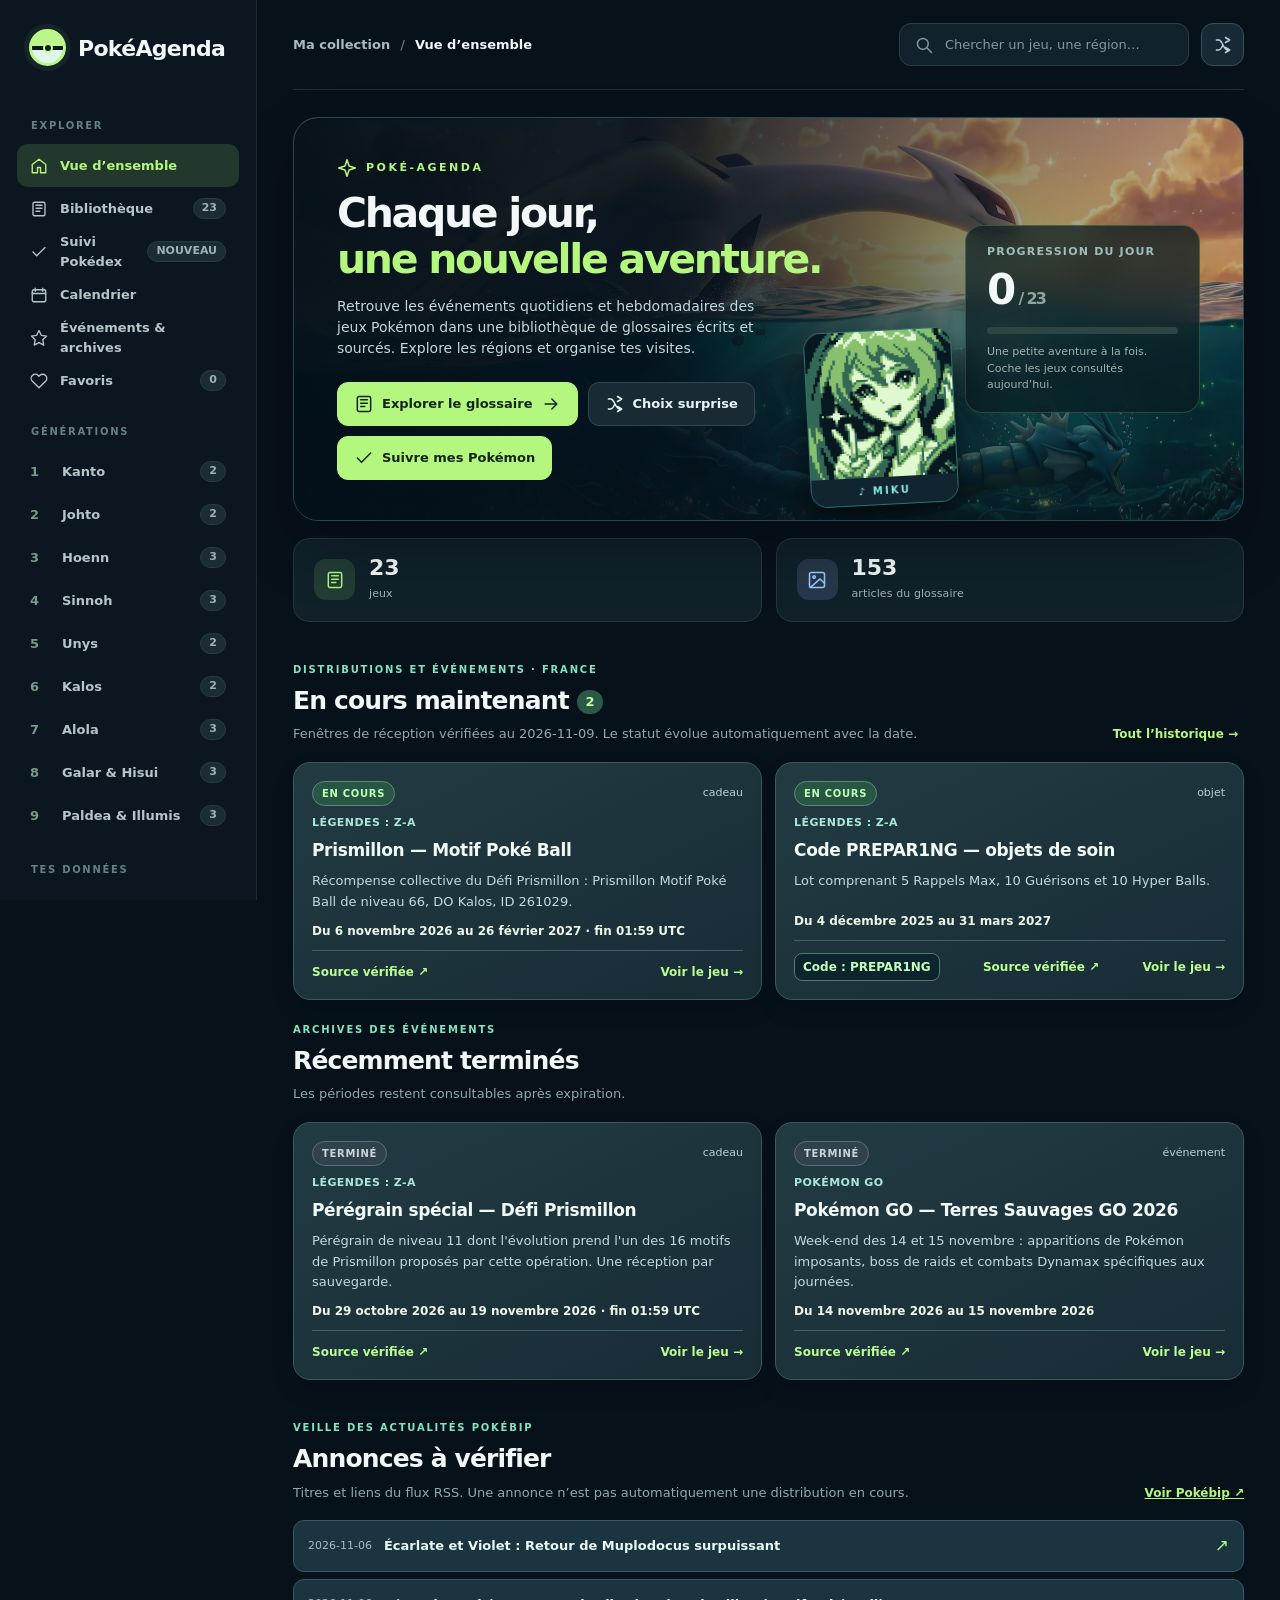
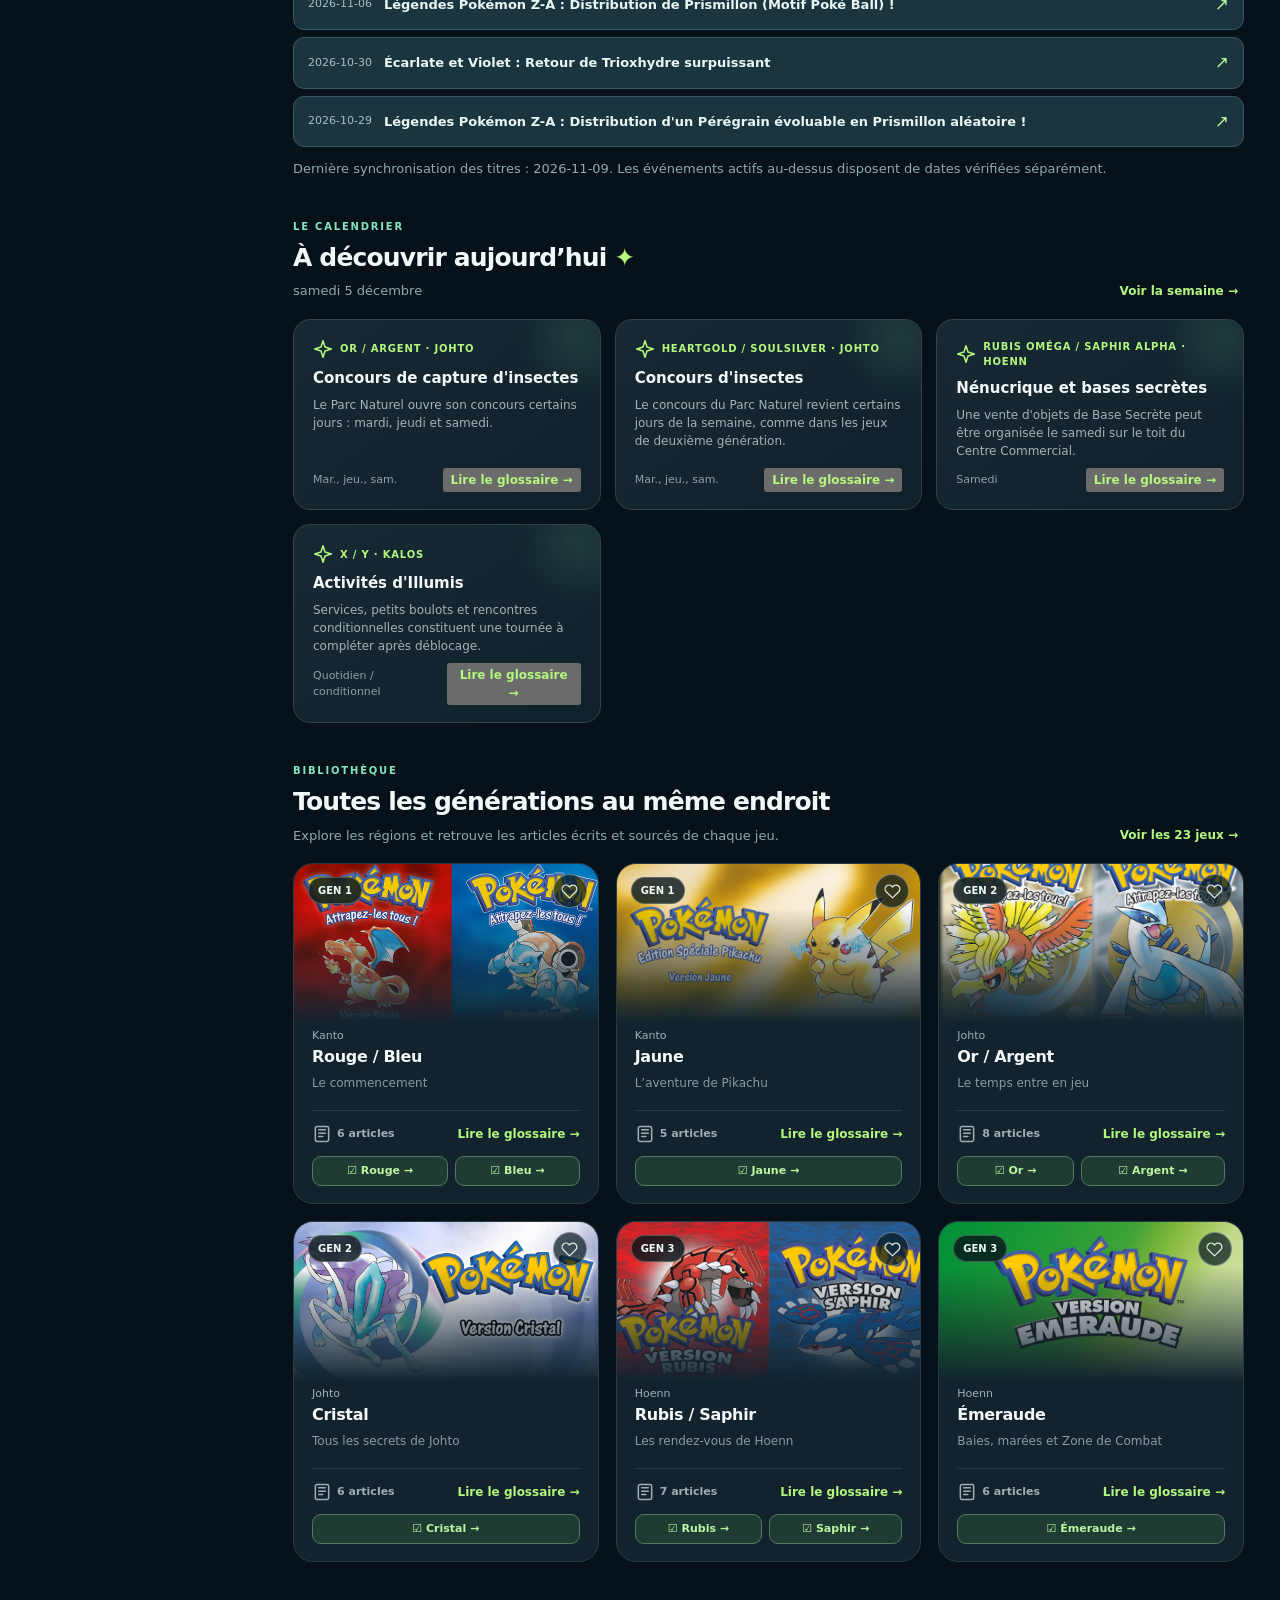
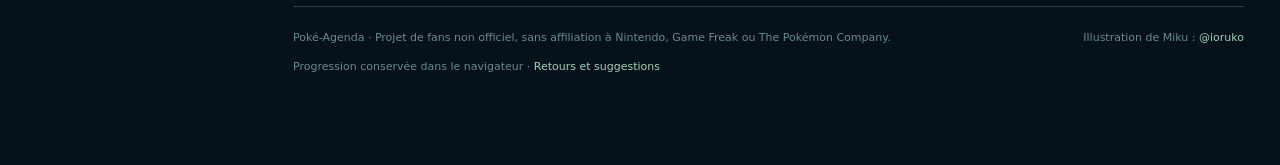
==== commit b3f524e0: "Rollback V1 : restaurer index.html à l'état pré-redesign" ====
--- a/index.html
+++ b/index.html
@@ -3,14 +3,13 @@
 <head>
 <meta charset="utf-8">
 <meta name="viewport" content="width=device-width, initial-scale=1">
-<meta name="theme-color" content="#103554">
+<meta name="theme-color" content="#08131b">
 <link rel="icon" href="assets/favicon.svg" type="image/svg+xml">
 <meta name="description" content="Poké Agenda : glossaire écrit des activités régulières, échanges, distributions et événements historiques de chaque jeu Pokémon.">
 <title>Poké-Agenda</title>
 <link rel="stylesheet" href="assets/calendar/calendar.css?v=events-1">
-<link rel="stylesheet" href="assets/theme/editorial-v1.css?v=1">
 </head>
-<body data-design="editorial-v1" data-page="home">
+<body>
 <!-- Inline symbols ensure the site works without an internet connection. -->
 <svg aria-hidden="true" xmlns="http://www.w3.org/2000/svg" style="display:none">
  <symbol id="i-home" viewBox="0 0 24 24"><path d="m3 10 9-7 9 7v11h-7v-7h-4v7H3z"/></symbol>
@@ -34,7 +33,7 @@
 <div class="menu-backdrop" id="menuBackdrop"></div>
 <div id="app">
  <aside class="sidebar" id="sidebar">
-  <div class="brand"><span class="ball"></span><div>PokéAgenda<div class="brand-sub">Guides · Événements · Collection</div></div></div>
+  <div class="brand"><span class="ball"></span><div>PokéAgenda<div class="brand-sub"></div></div></div>
   <div class="nav-heading">Explorer</div>
   <button class="nav active" data-view="dashboard"><span class="icon"><svg><use href="#i-home"/></svg></span>Vue d’ensemble</button>
   <button class="nav" data-view="library"><span class="icon"><svg><use href="#i-book"/></svg></span>Bibliothèque <span class="nav-badge">23</span></button><a class="nav" href="suivi.html"><span class="icon"><svg><use href="#i-check"/></svg></span>Suivi Pokédex <span class="nav-badge">NOUVEAU</span></a>
